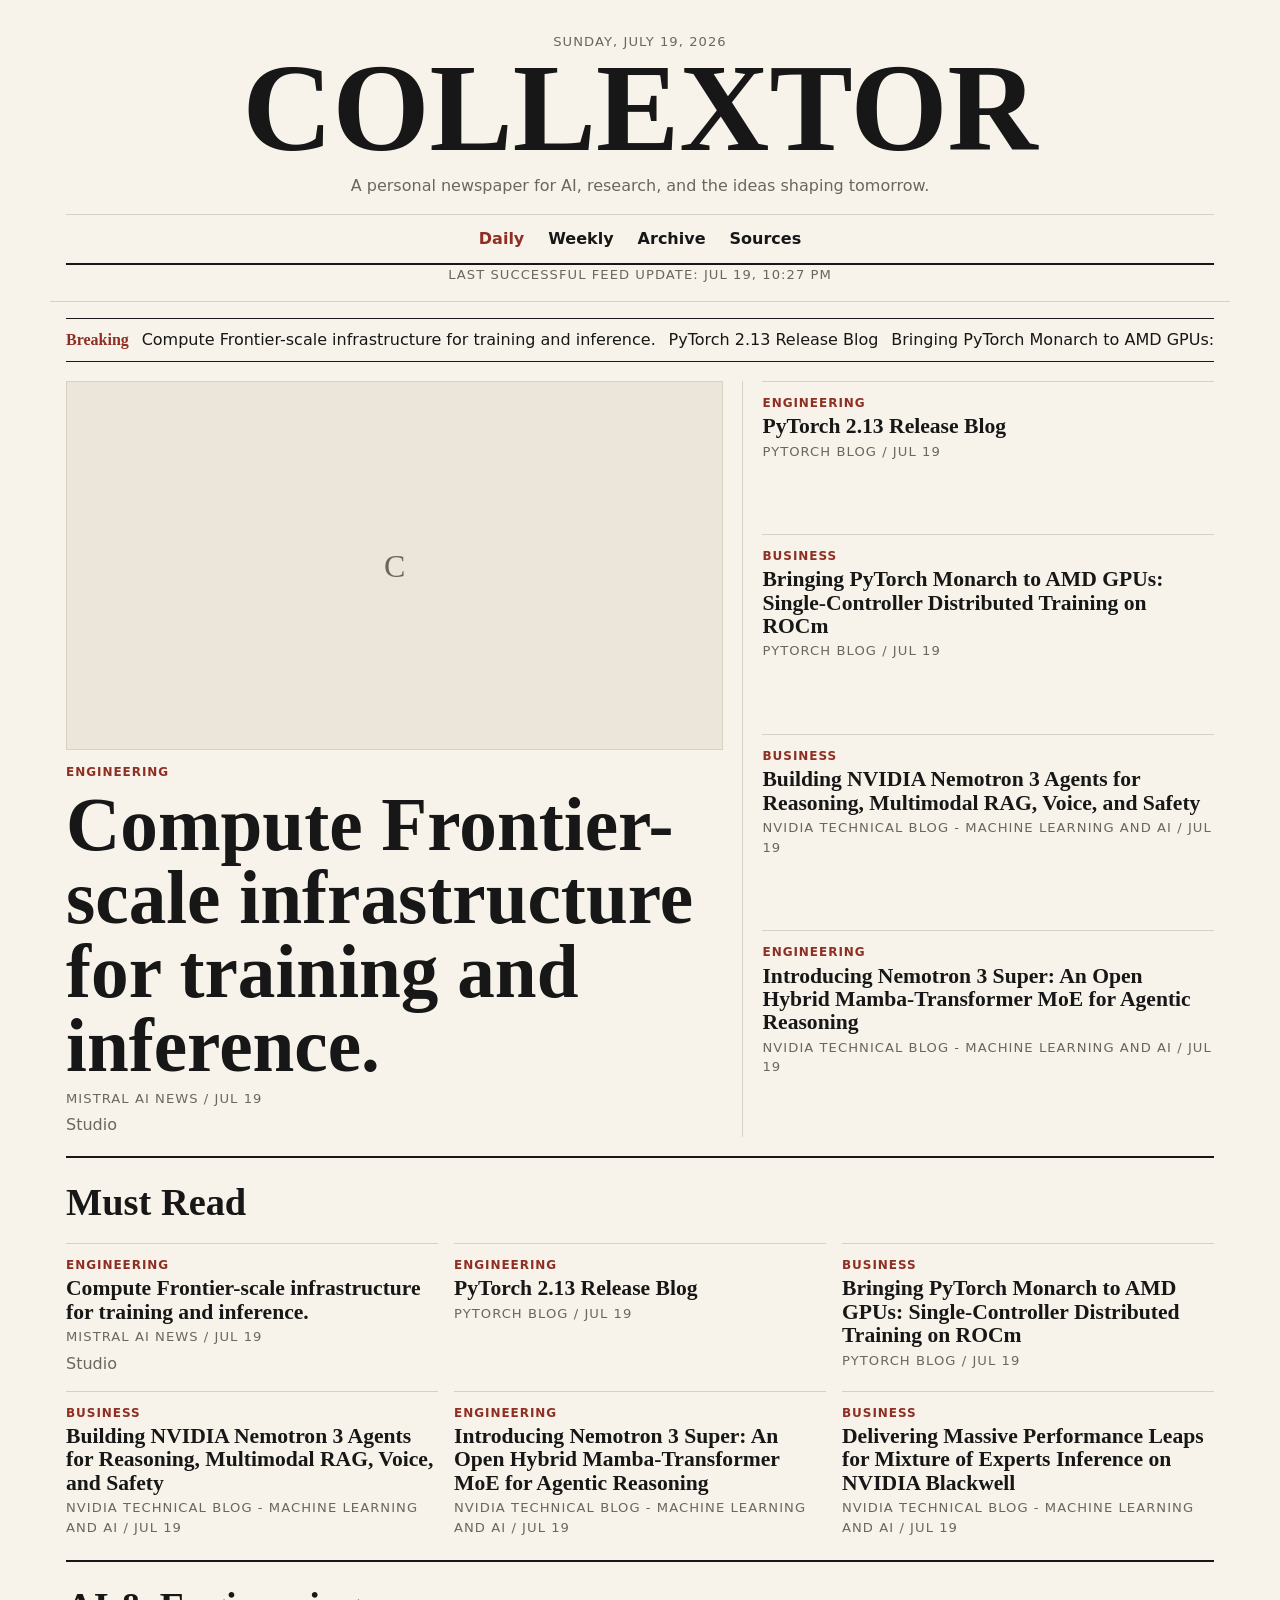
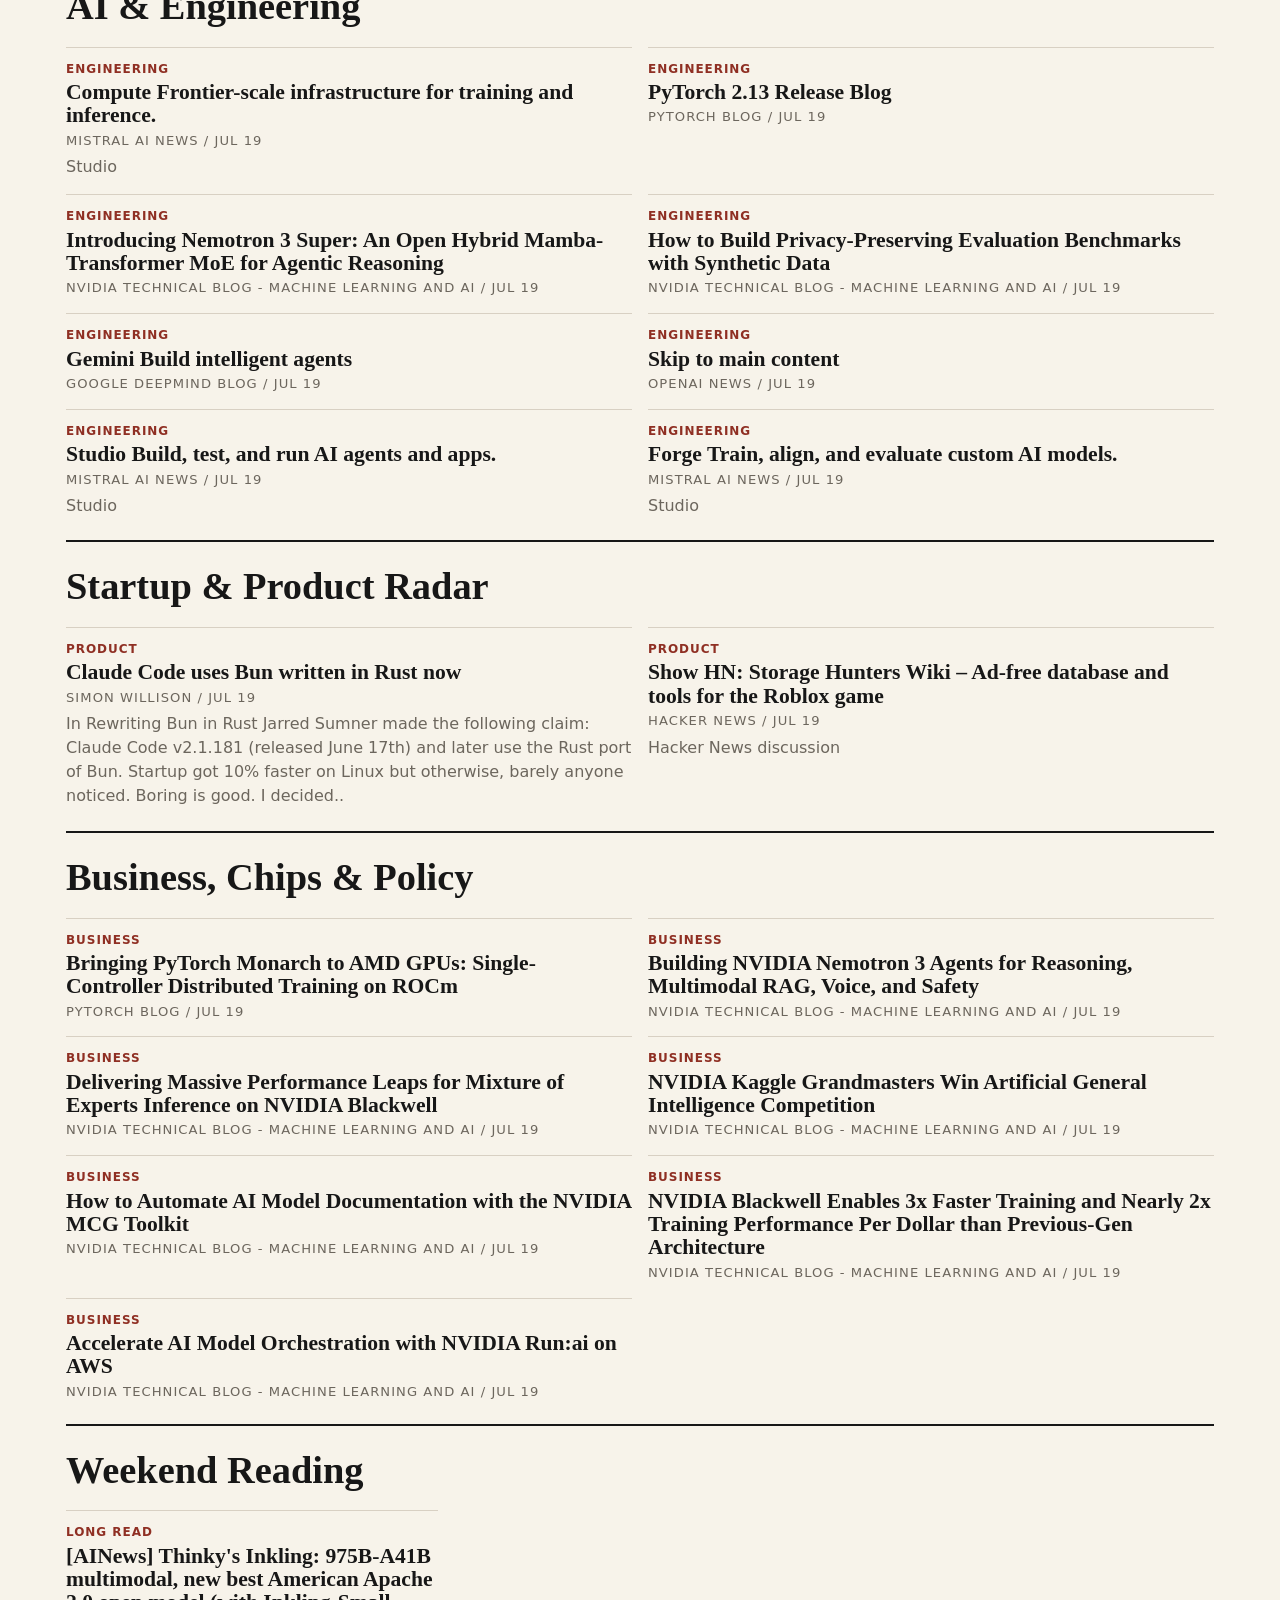
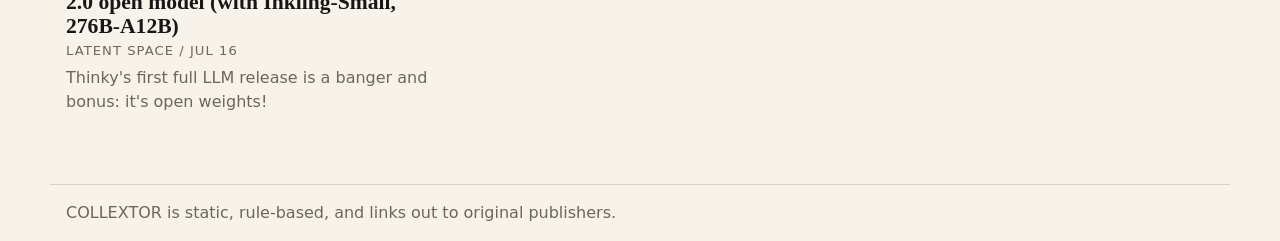
==== index.html @ 840416b8 "build COLLEXTOR static newspaper" ====
<!doctype html>
<html lang="en">
<head>
  <meta charset="utf-8">
  <meta name="viewport" content="width=device-width, initial-scale=1">
  <meta name="color-scheme" content="light dark">
  <title>COLLEXTOR</title>
  <link rel="icon" href="assets/favicon.svg" type="image/svg+xml">
  <link rel="stylesheet" href="assets/styles.css">
</head>
<body>
  <a class="skip-link" href="#main">Skip to content</a>
  <header class="masthead">
    <div class="date-line" id="today">Asia/Bangkok</div>
    <a class="brand" href="index.html">COLLEXTOR</a>
    <p>A personal newspaper for AI, research, and the ideas shaping tomorrow.</p>
    <nav aria-label="Primary">
      <a aria-current="page" href="index.html">Daily</a>
      <a href="weekly.html">Weekly</a>
      <a href="archive.html">Archive</a>
      <a href="sources.html">Sources</a>
    </nav>
    <div class="update-line" id="update-line">Loading latest edition...</div>
  </header>
  <main id="main">
    <section id="failure" class="notice" hidden></section>
    <section id="breaking" class="breaking" hidden aria-label="Breaking"></section>
    <section class="front-grid" id="front-page" aria-label="Top stories">
      <div class="loading">Setting the front page...</div>
    </section>
    <section data-section="must-read" class="section-block">
      <h2>Must Read</h2>
      <div class="story-list" id="must-read"></div>
    </section>
    <section data-section="ai-engineering" class="section-block">
      <h2>AI &amp; Engineering</h2>
      <div class="story-list compact" id="ai-engineering"></div>
    </section>
    <section data-section="research" class="section-block split">
      <div>
        <h2>Medical AI &amp; Neuroimaging</h2>
        <div class="research-list" id="medical-neuroimaging"></div>
      </div>
      <div>
        <h2>Multimodal &amp; Foundation Models</h2>
        <div class="research-list" id="multimodal-foundation"></div>
      </div>
    </section>
    <section data-section="startup-product" class="section-block">
      <h2>Startup &amp; Product Radar</h2>
      <div class="story-list compact" id="startup-product"></div>
    </section>
    <section data-section="business-policy" class="section-block">
      <h2>Business, Chips &amp; Policy</h2>
      <div class="story-list compact" id="business-policy"></div>
    </section>
    <section data-section="weekend" class="section-block">
      <h2>Weekend Reading</h2>
      <div class="story-list" id="weekend"></div>
    </section>
  </main>
  <footer>
    <span>COLLEXTOR is static, rule-based, and links out to original publishers.</span>
  </footer>
  <script src="assets/app.js" defer></script>
</body>
</html>
---- assets/styles.css ----
:root {
  color-scheme: light dark;
  --bg: #f7f3ea;
  --paper: #fffdf8;
  --ink: #171717;
  --muted: #6c665d;
  --rule: #d8d0c3;
  --accent: #8f2f23;
  --soft: #ece5d9;
  --focus: #2457a6;
  --serif: Georgia, "Times New Roman", serif;
  --sans: ui-sans-serif, system-ui, -apple-system, BlinkMacSystemFont, "Segoe UI", sans-serif;
}

@media (prefers-color-scheme: dark) {
  :root {
    --bg: #11100f;
    --paper: #171614;
    --ink: #f2eee6;
    --muted: #aaa197;
    --rule: #39342f;
    --accent: #d07a68;
    --soft: #211f1c;
    --focus: #8ab4f8;
  }
}

* { box-sizing: border-box; }
body {
  margin: 0;
  background: var(--bg);
  color: var(--ink);
  font-family: var(--sans);
  line-height: 1.5;
}
a { color: inherit; }
a:focus-visible, button:focus-visible { outline: 3px solid var(--focus); outline-offset: 3px; }
.skip-link { position: absolute; left: -999px; top: 1rem; background: var(--ink); color: var(--bg); padding: .65rem .9rem; z-index: 5; }
.skip-link:focus { left: 1rem; }

.masthead {
  max-width: 1180px;
  margin: 0 auto;
  padding: 2rem 1rem 1rem;
  text-align: center;
  border-bottom: 1px solid var(--rule);
}
.compact-head { padding-top: 1rem; }
.brand {
  display: block;
  font-family: var(--serif);
  font-size: clamp(3rem, 12vw, 7.8rem);
  line-height: .9;
  letter-spacing: 0;
  text-decoration: none;
  font-weight: 700;
}
.compact-head .brand { font-size: clamp(2.3rem, 8vw, 5.4rem); }
.masthead p { margin: .65rem auto 1rem; max-width: 740px; color: var(--muted); }
.date-line, .update-line, .eyebrow, .meta {
  color: var(--muted);
  font-size: .82rem;
  text-transform: uppercase;
  letter-spacing: .08em;
}
nav {
  display: flex;
  flex-wrap: wrap;
  justify-content: center;
  gap: .25rem .8rem;
  border-top: 1px solid var(--rule);
  border-bottom: 2px solid var(--ink);
  padding: .55rem 0;
}
nav a { text-decoration: none; font-weight: 700; padding: .2rem .35rem; }
nav a[aria-current="page"] { color: var(--accent); }

main, footer {
  max-width: 1180px;
  margin: 0 auto;
  padding: 1rem;
}
footer { color: var(--muted); border-top: 1px solid var(--rule); margin-top: 2rem; }
.notice, .loading {
  background: var(--soft);
  border: 1px solid var(--rule);
  padding: 1rem;
}
.breaking {
  border-top: 1px solid var(--ink);
  border-bottom: 1px solid var(--ink);
  padding: .55rem 0;
  display: flex;
  gap: .8rem;
  align-items: baseline;
  overflow-x: auto;
}
.breaking strong { color: var(--accent); font-family: var(--serif); }
.breaking a { white-space: nowrap; text-decoration: none; }

.front-grid {
  display: grid;
  grid-template-columns: minmax(0, 1.35fr) minmax(280px, .9fr);
  gap: 1.2rem;
  padding: 1.2rem 0;
}
.lead-story { border-right: 1px solid var(--rule); padding-right: 1.2rem; }
.lead-story h1, .weekly-head h1 {
  font-family: var(--serif);
  font-size: clamp(2.2rem, 6vw, 4.7rem);
  line-height: .98;
  margin: .4rem 0;
}
.lead-story p, .story p, .research-card p { color: var(--muted); margin: .3rem 0 0; }
.image-frame, .placeholder {
  width: 100%;
  aspect-ratio: 16 / 9;
  background: var(--soft);
  border: 1px solid var(--rule);
  margin-bottom: .8rem;
  display: grid;
  place-items: center;
  overflow: hidden;
}
.image-frame img { width: 100%; height: 100%; object-fit: cover; display: block; }
.placeholder { font-family: var(--serif); font-size: 2rem; color: var(--muted); }
.secondary-list { display: grid; gap: .8rem; }
.story {
  border-top: 1px solid var(--rule);
  padding-top: .75rem;
}
.story a, .lead-story a, .research-card a, .archive-card a { text-decoration: none; }
.story h3, .research-card h3, .archive-card h2 {
  margin: .2rem 0;
  font-family: var(--serif);
  line-height: 1.08;
  font-size: 1.35rem;
}
.section-block {
  border-top: 2px solid var(--ink);
  padding: 1rem 0 1.4rem;
}
.section-block[hidden] { display: none; }
.section-block h2 {
  font-family: var(--serif);
  font-size: clamp(1.6rem, 4vw, 2.4rem);
  margin: 0 0 .7rem;
}
.story-list {
  display: grid;
  grid-template-columns: repeat(3, minmax(0, 1fr));
  gap: .95rem 1rem;
}
.story-list.compact {
  grid-template-columns: repeat(2, minmax(0, 1fr));
}
.split {
  display: grid;
  grid-template-columns: 1fr 1fr;
  gap: 1.2rem;
}
.research-list { display: grid; gap: .8rem; }
.research-card {
  border-top: 1px solid var(--rule);
  padding-top: .7rem;
}
.tag {
  color: var(--accent);
  font-size: .75rem;
  font-weight: 800;
  text-transform: uppercase;
  letter-spacing: .08em;
}
.weekly-head { border-bottom: 2px solid var(--ink); padding: 1rem 0; }
.weekly-content { display: grid; gap: 1.2rem; }
.weekly-section { border-top: 1px solid var(--rule); padding-top: .8rem; }
.archive-list { display: grid; gap: .8rem; }
.archive-card {
  border-top: 1px solid var(--rule);
  padding-top: .8rem;
}
.source-note { max-width: 760px; }
.source-note h1 { font-family: var(--serif); font-size: clamp(2rem, 6vw, 4rem); margin-bottom: .2rem; }
.table-wrap { overflow-x: auto; border-top: 2px solid var(--ink); }
table { width: 100%; border-collapse: collapse; min-width: 760px; }
caption { text-align: left; padding: .8rem 0; font-weight: 700; }
th, td { text-align: left; border-top: 1px solid var(--rule); padding: .7rem .55rem; vertical-align: top; }
th { font-size: .78rem; text-transform: uppercase; letter-spacing: .06em; color: var(--muted); }
.status-ok { color: #1f6f46; }
.status-fail { color: var(--accent); }

@media (max-width: 780px) {
  .front-grid, .split, .story-list, .story-list.compact { grid-template-columns: 1fr; }
  .lead-story { border-right: 0; padding-right: 0; }
  .brand { font-size: clamp(2.8rem, 17vw, 5rem); }
  main, footer, .masthead { padding-left: .85rem; padding-right: .85rem; }
  .story h3, .research-card h3 { font-size: 1.2rem; }
}
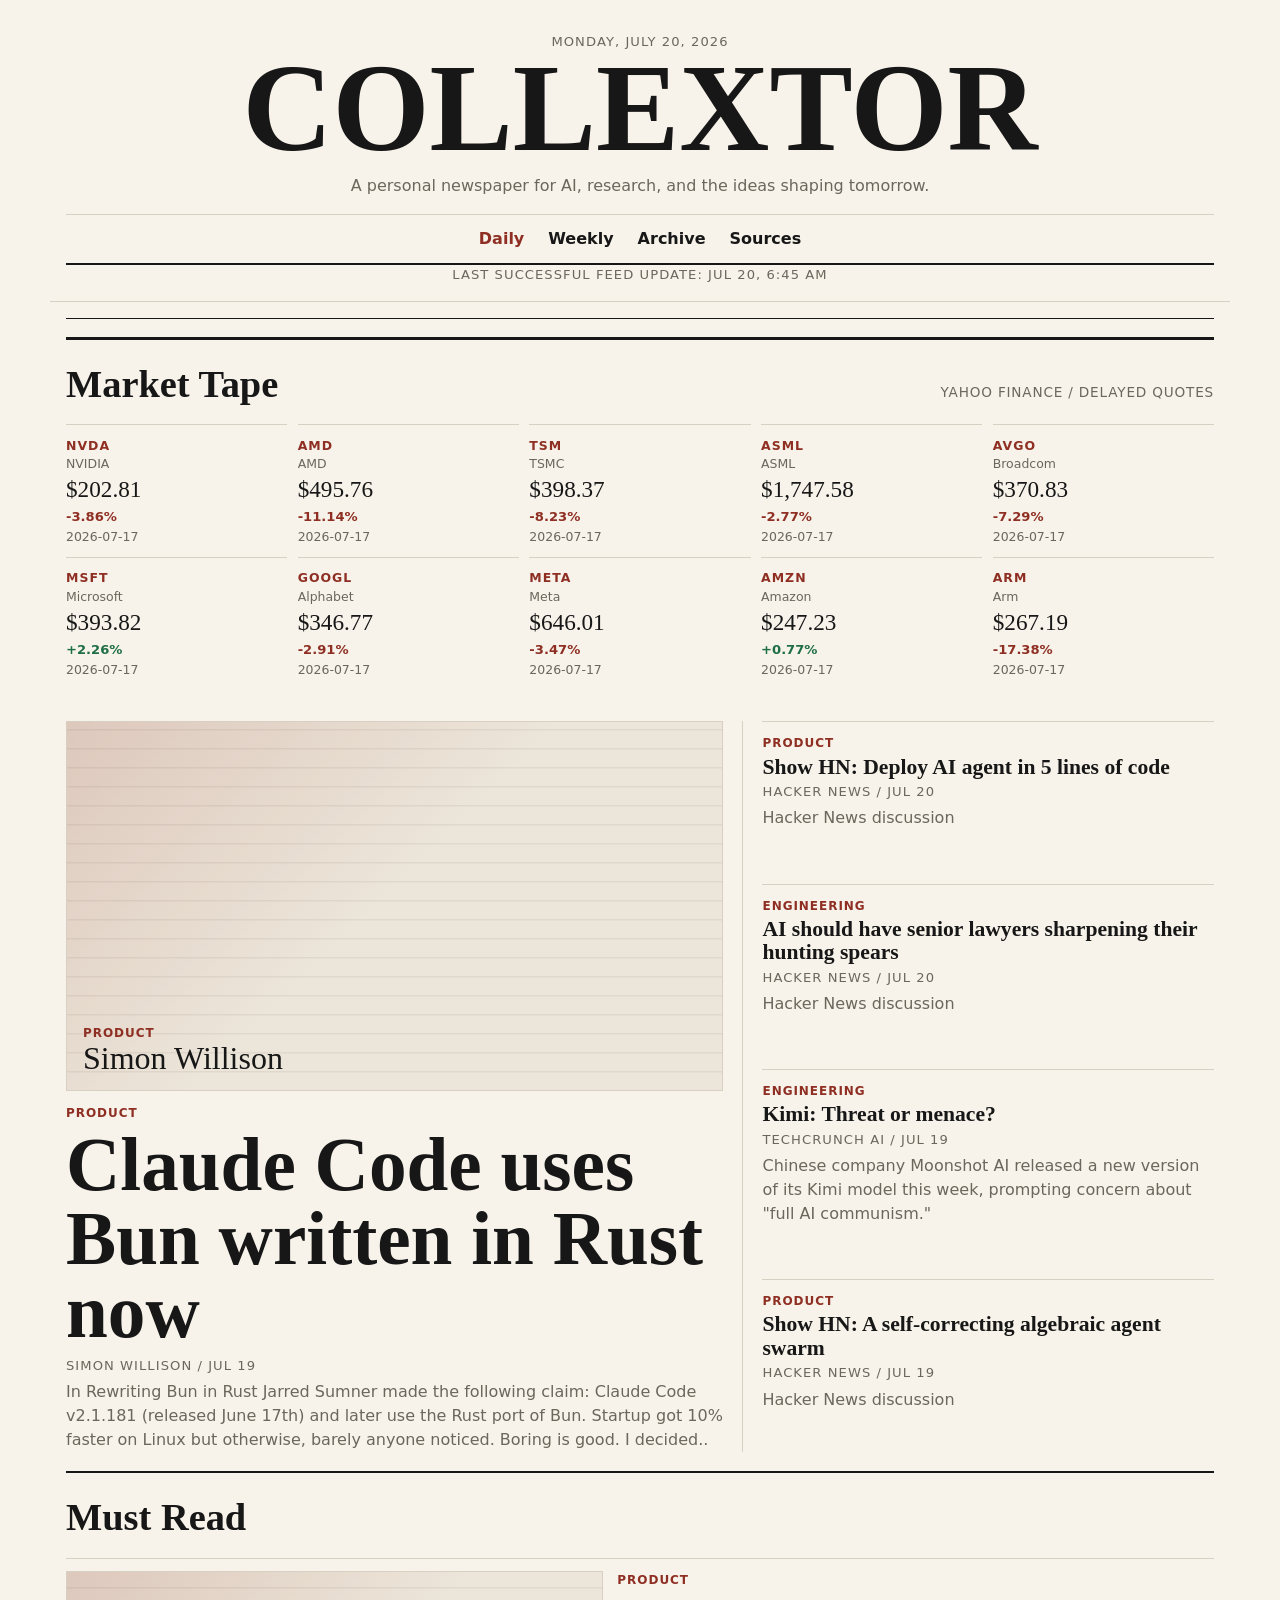
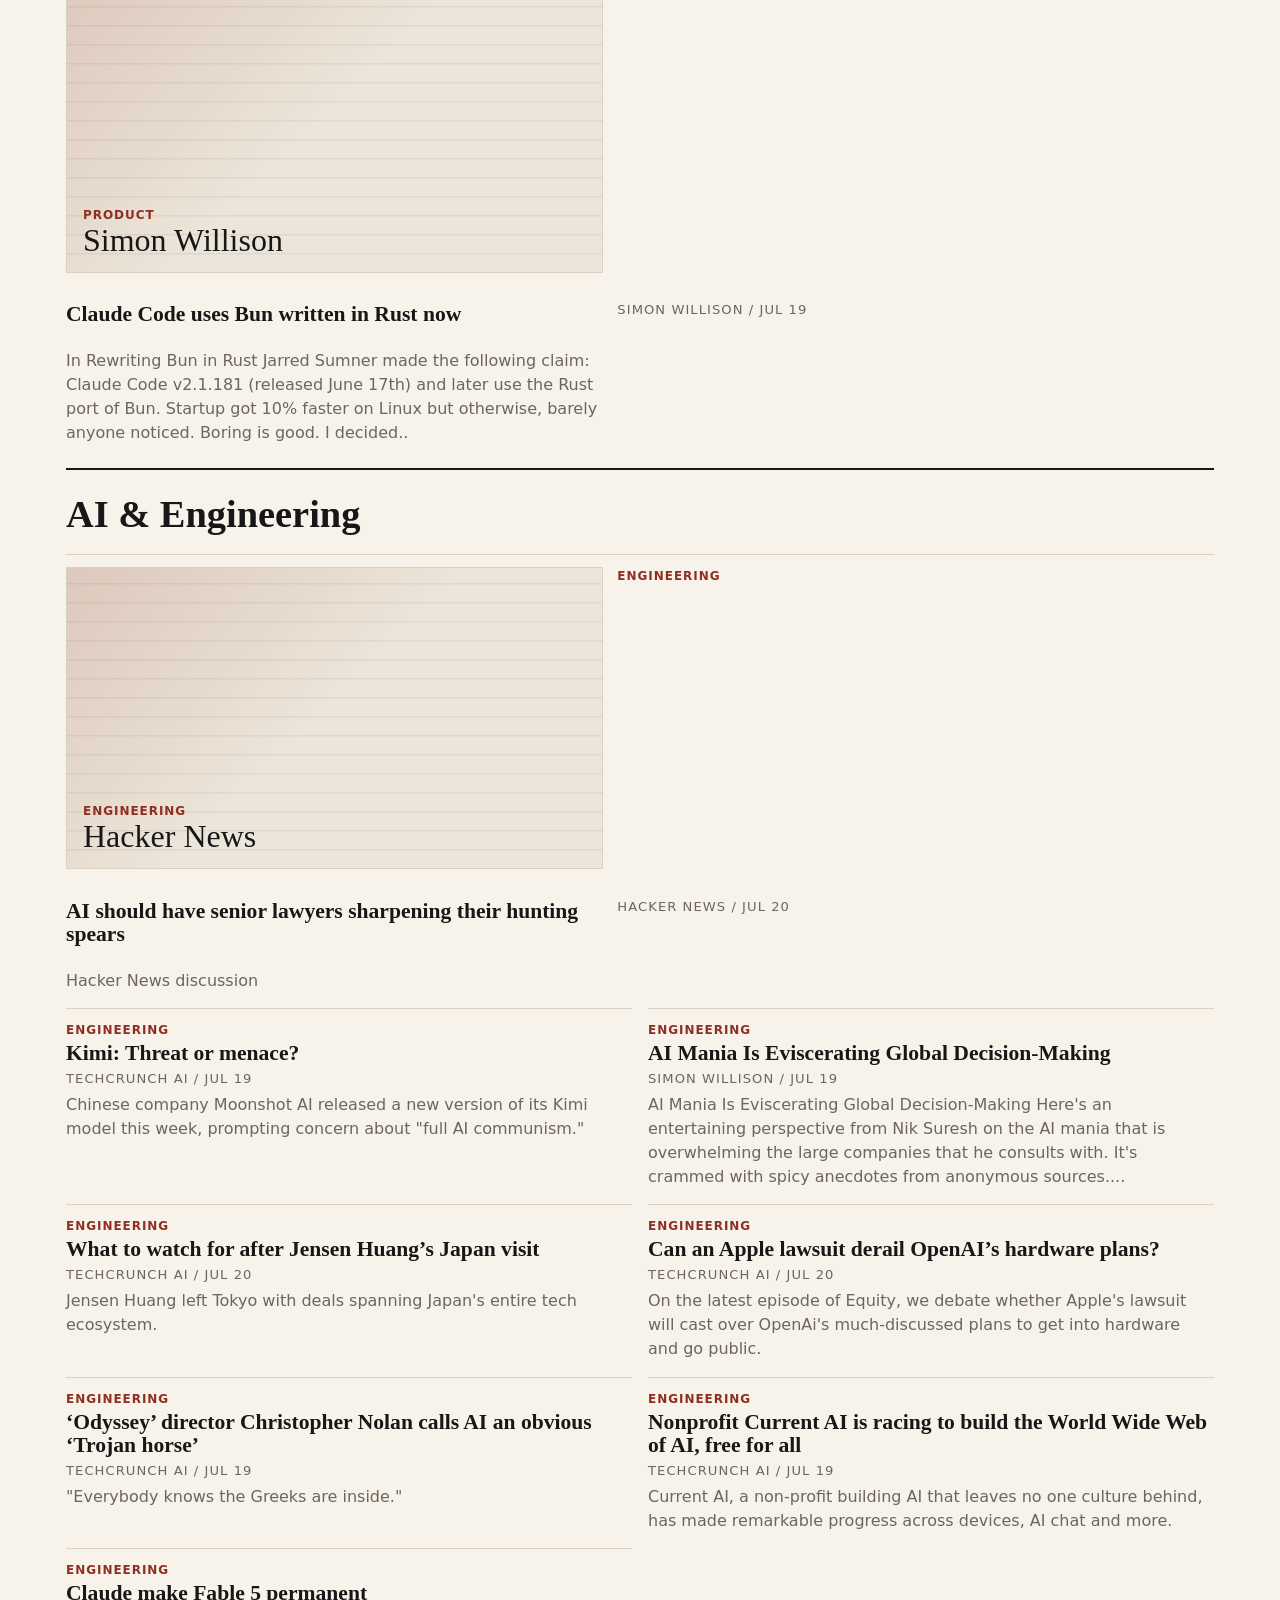
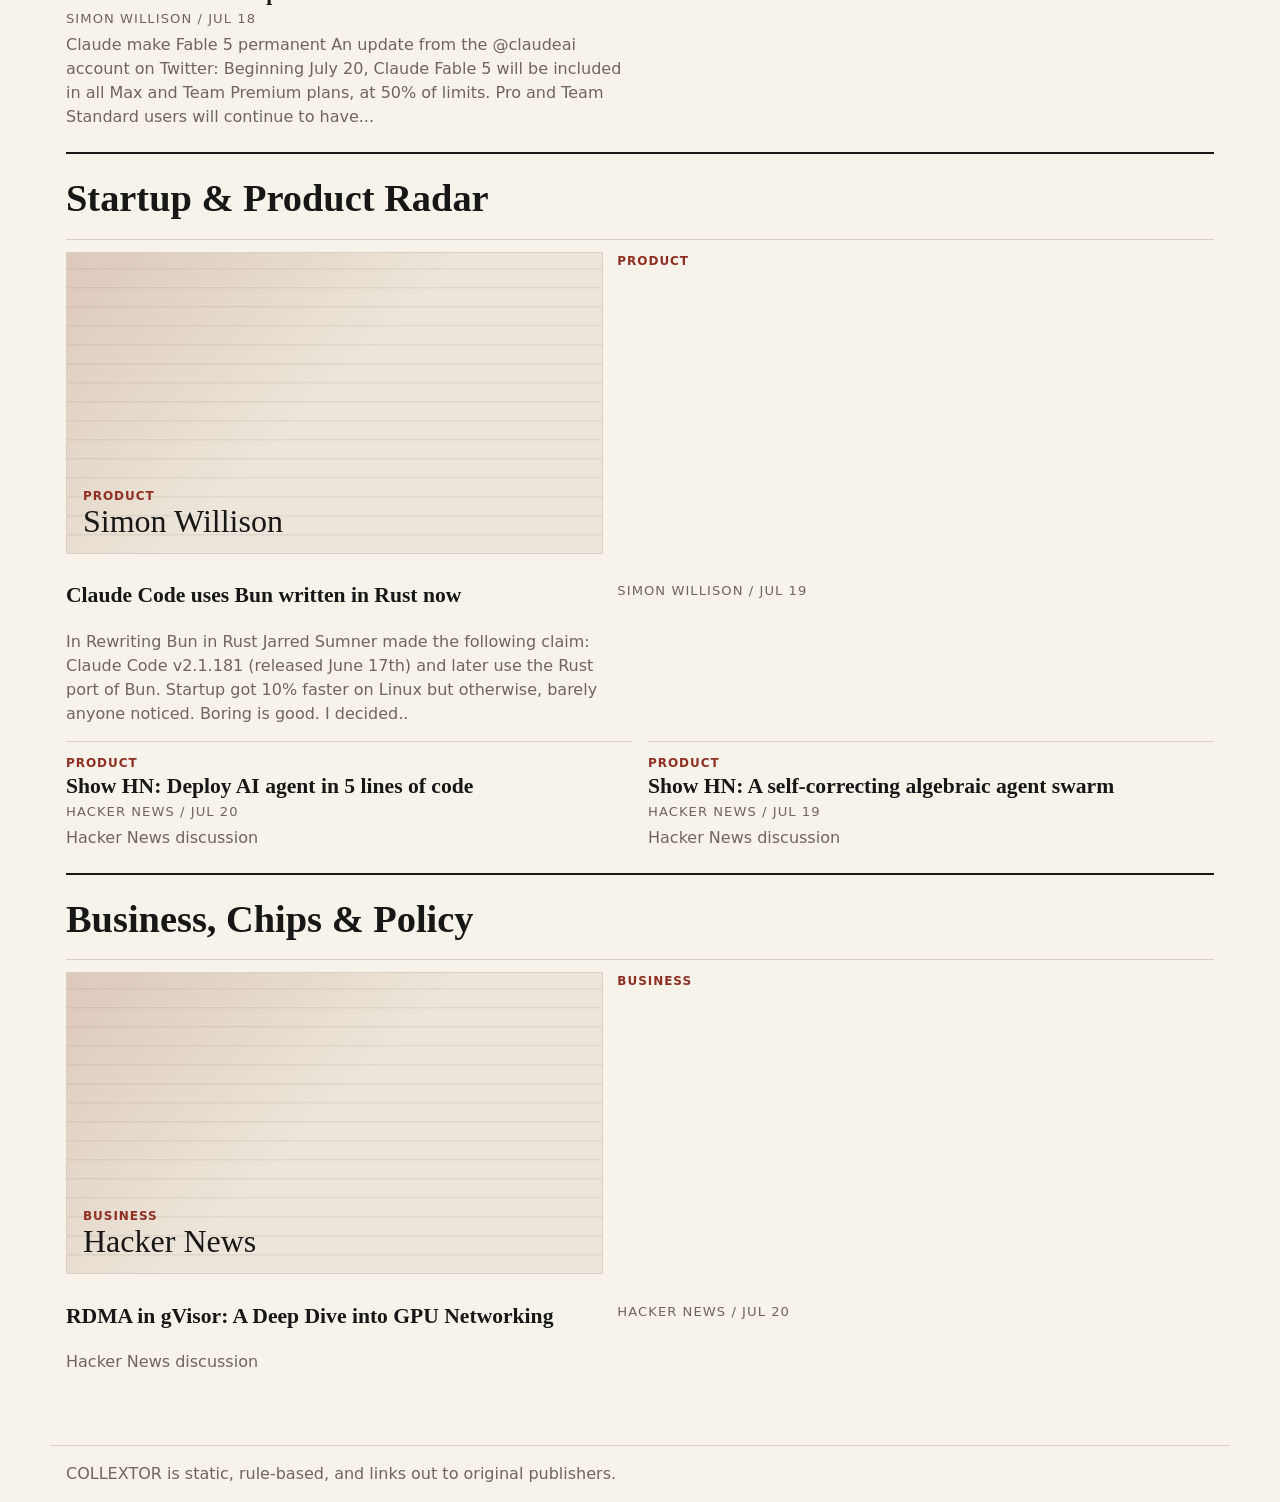
==== commit 37a784c9: "add featured section media and market tape" ====
--- a/index.html
+++ b/index.html
@@ -25,6 +25,13 @@
   <main id="main">
     <section id="failure" class="notice" hidden></section>
     <section id="breaking" class="breaking" hidden aria-label="Breaking"></section>
+    <section data-section="stocks" class="section-block market-block">
+      <div class="section-heading">
+        <h2>Market Tape</h2>
+        <p id="stocks-meta">Delayed quotes from public market data.</p>
+      </div>
+      <div class="stock-strip" id="stock-strip"></div>
+    </section>
     <section class="front-grid" id="front-page" aria-label="Top stories">
       <div class="loading">Setting the front page...</div>
     </section>
--- a/assets/styles.css
+++ b/assets/styles.css
@@ -112,6 +112,15 @@
   margin: .4rem 0;
 }
 .lead-story p, .story p, .research-card p { color: var(--muted); margin: .3rem 0 0; }
+.media-link {
+  display: block;
+  text-decoration: none;
+}
+.media-link:focus-visible .image-frame,
+.media-link:focus-visible .placeholder {
+  outline: 3px solid var(--focus);
+  outline-offset: 3px;
+}
 .image-frame, .placeholder {
   width: 100%;
   aspect-ratio: 16 / 9;
@@ -124,11 +133,45 @@
 }
 .image-frame img { width: 100%; height: 100%; object-fit: cover; display: block; }
 .placeholder { font-family: var(--serif); font-size: 2rem; color: var(--muted); }
+.placeholder {
+  align-content: end;
+  justify-items: start;
+  padding: 1rem;
+  background:
+    linear-gradient(135deg, color-mix(in srgb, var(--accent) 16%, transparent), transparent 48%),
+    repeating-linear-gradient(0deg, transparent 0 17px, color-mix(in srgb, var(--rule) 62%, transparent) 18px 19px),
+    var(--soft);
+}
+.placeholder-kicker {
+  display: block;
+  color: var(--accent);
+  font-family: var(--sans);
+  font-size: .75rem;
+  font-weight: 800;
+  text-transform: uppercase;
+  letter-spacing: .08em;
+}
+.placeholder-source {
+  display: block;
+  max-width: 100%;
+  color: var(--ink);
+  font-size: clamp(1.15rem, 4vw, 2rem);
+  line-height: 1;
+}
 .secondary-list { display: grid; gap: .8rem; }
 .story {
   border-top: 1px solid var(--rule);
   padding-top: .75rem;
 }
+.featured-story {
+  display: grid;
+  grid-template-columns: minmax(220px, .9fr) minmax(0, 1fr);
+  gap: .9rem;
+  align-items: start;
+  grid-column: 1 / -1;
+}
+.featured-story .media-link { min-width: 0; }
+.featured-story h3 { font-size: clamp(1.55rem, 3vw, 2.2rem); }
 .story a, .lead-story a, .research-card a, .archive-card a { text-decoration: none; }
 .story h3, .research-card h3, .archive-card h2 {
   margin: .2rem 0;
@@ -154,6 +197,60 @@
 .story-list.compact {
   grid-template-columns: repeat(2, minmax(0, 1fr));
 }
+.section-heading {
+  display: flex;
+  justify-content: space-between;
+  gap: 1rem;
+  align-items: baseline;
+}
+.section-heading p {
+  color: var(--muted);
+  margin: 0;
+  font-size: .85rem;
+  text-transform: uppercase;
+  letter-spacing: .06em;
+}
+.stock-strip {
+  display: grid;
+  grid-template-columns: repeat(5, minmax(0, 1fr));
+  gap: .65rem;
+}
+.stock-tile {
+  border-top: 1px solid var(--rule);
+  padding: .7rem 0 0;
+  text-decoration: none;
+  min-width: 0;
+}
+.stock-symbol {
+  display: block;
+  color: var(--accent);
+  font-size: .78rem;
+  font-weight: 800;
+  letter-spacing: .08em;
+}
+.stock-name,
+.stock-date {
+  display: block;
+  color: var(--muted);
+  font-size: .78rem;
+  white-space: nowrap;
+  overflow: hidden;
+  text-overflow: ellipsis;
+}
+.stock-price {
+  display: block;
+  font-family: var(--serif);
+  font-size: 1.45rem;
+  line-height: 1.05;
+  margin: .18rem 0;
+}
+.stock-change {
+  display: inline-block;
+  font-size: .82rem;
+  font-weight: 800;
+}
+.stock-change.up { color: #1f6f46; }
+.stock-change.down { color: var(--accent); }
 .split {
   display: grid;
   grid-template-columns: 1fr 1fr;
@@ -172,6 +269,7 @@
   letter-spacing: .08em;
 }
 .weekly-head { border-bottom: 2px solid var(--ink); padding: 1rem 0; }
+.archive-explainer { max-width: 680px; color: var(--muted); }
 .weekly-content { display: grid; gap: 1.2rem; }
 .weekly-section { border-top: 1px solid var(--rule); padding-top: .8rem; }
 .archive-list { display: grid; gap: .8rem; }
@@ -190,7 +288,8 @@
 .status-fail { color: var(--accent); }
 
 @media (max-width: 780px) {
-  .front-grid, .split, .story-list, .story-list.compact { grid-template-columns: 1fr; }
+  .front-grid, .split, .story-list, .story-list.compact, .featured-story { grid-template-columns: 1fr; }
+  .stock-strip { grid-template-columns: repeat(2, minmax(0, 1fr)); }
   .lead-story { border-right: 0; padding-right: 0; }
   .brand { font-size: clamp(2.8rem, 17vw, 5rem); }
   main, footer, .masthead { padding-left: .85rem; padding-right: .85rem; }
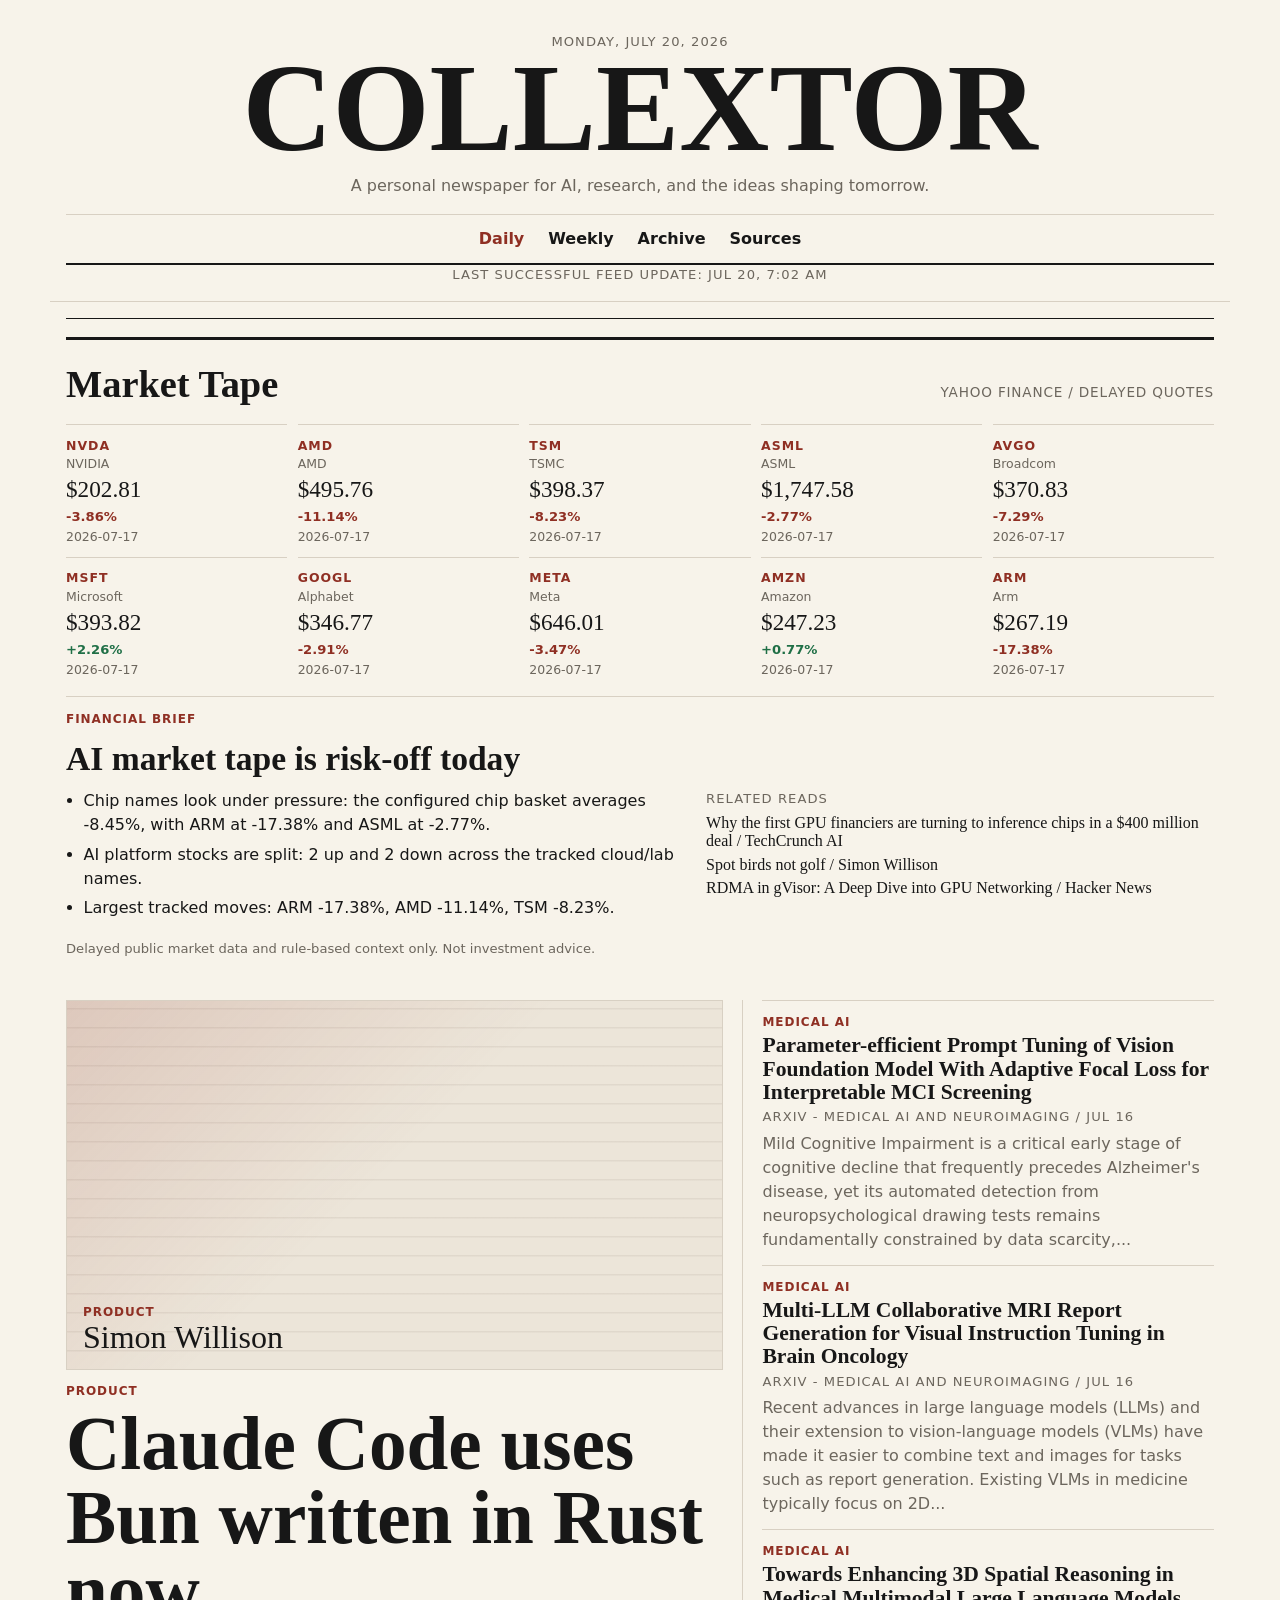
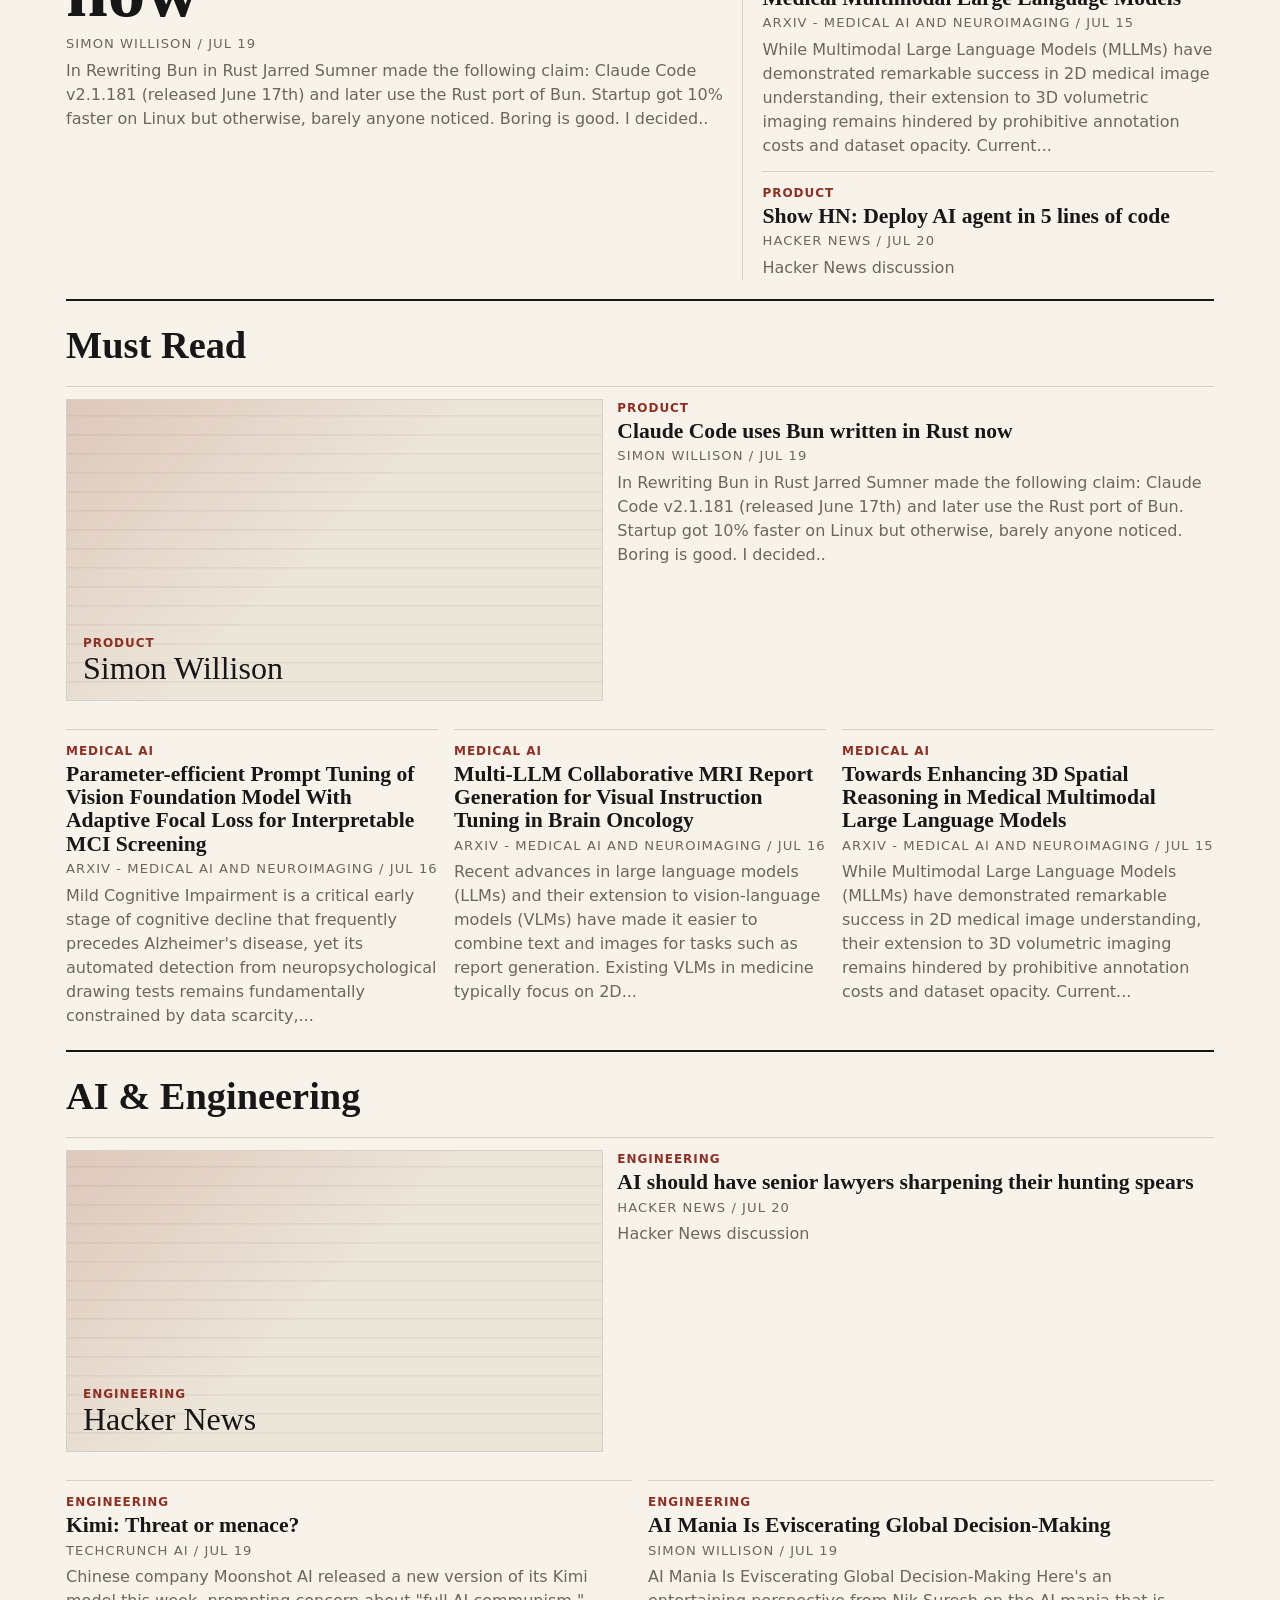
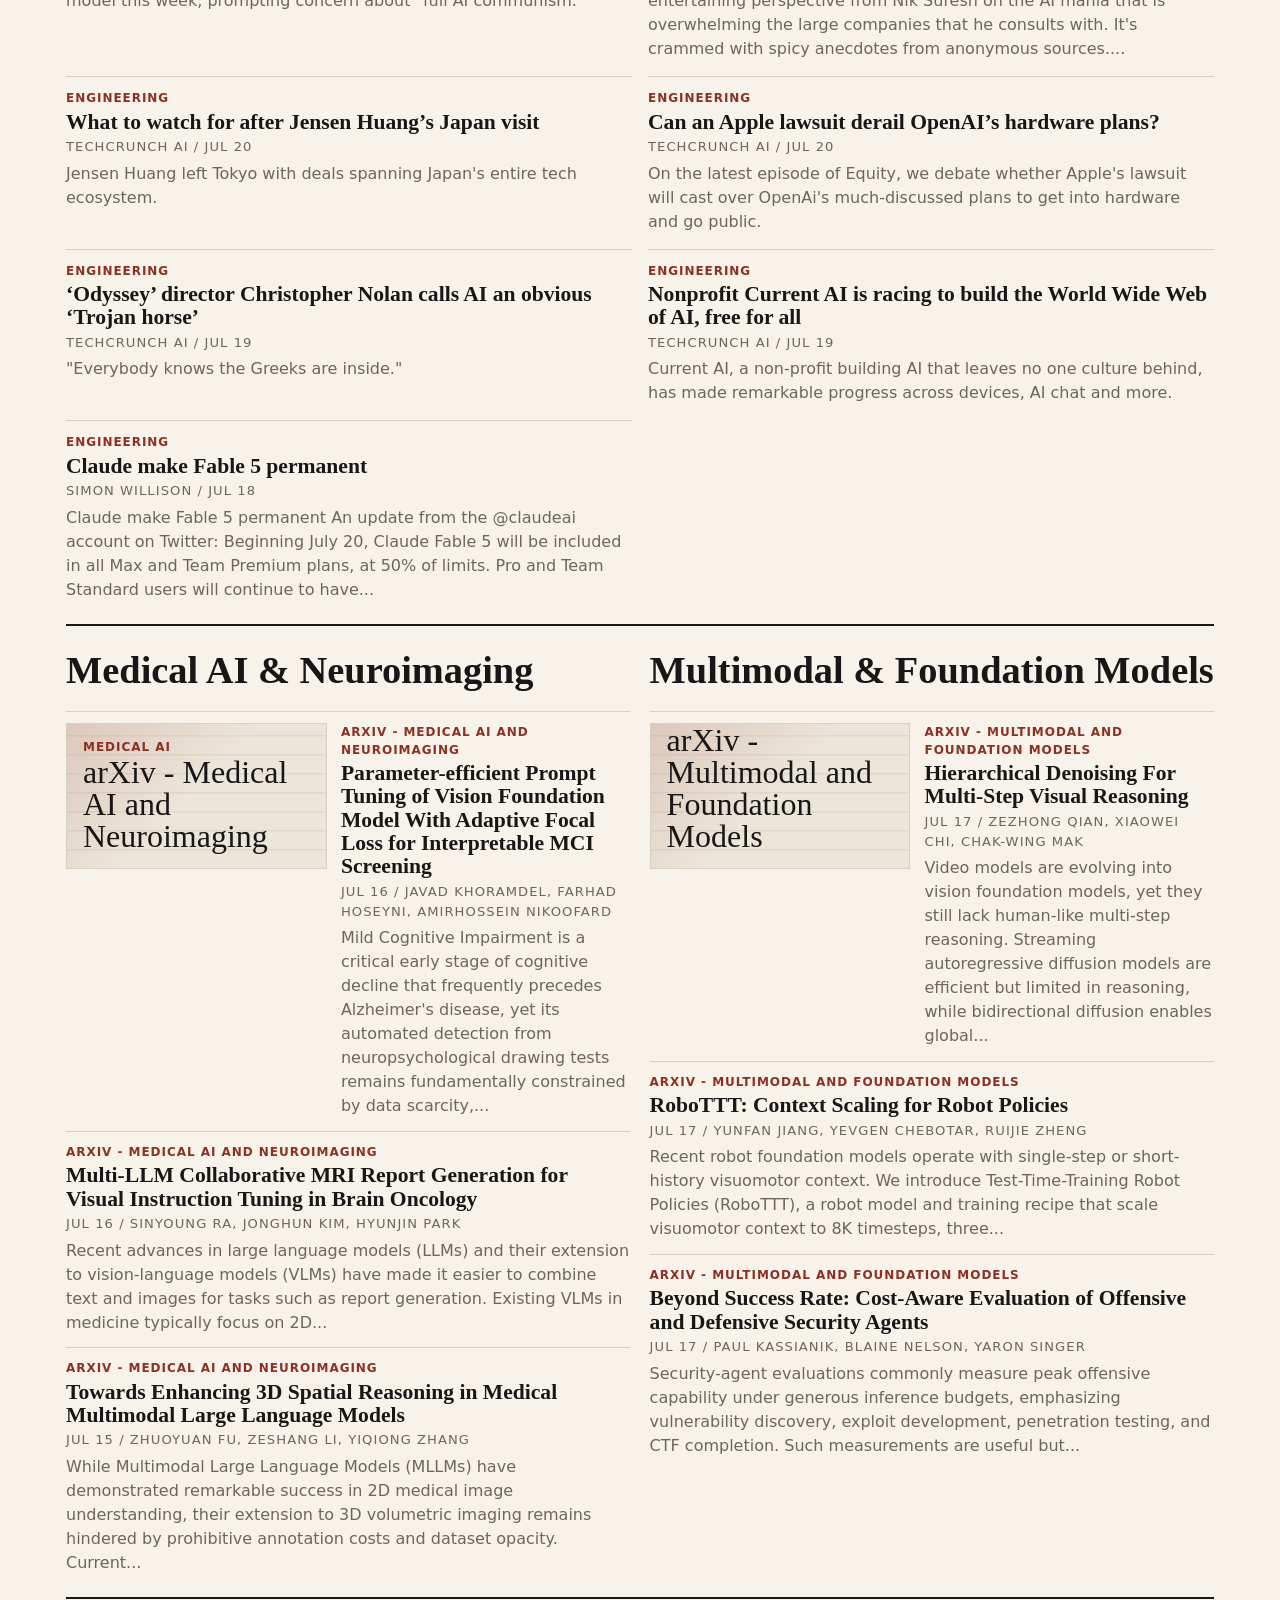
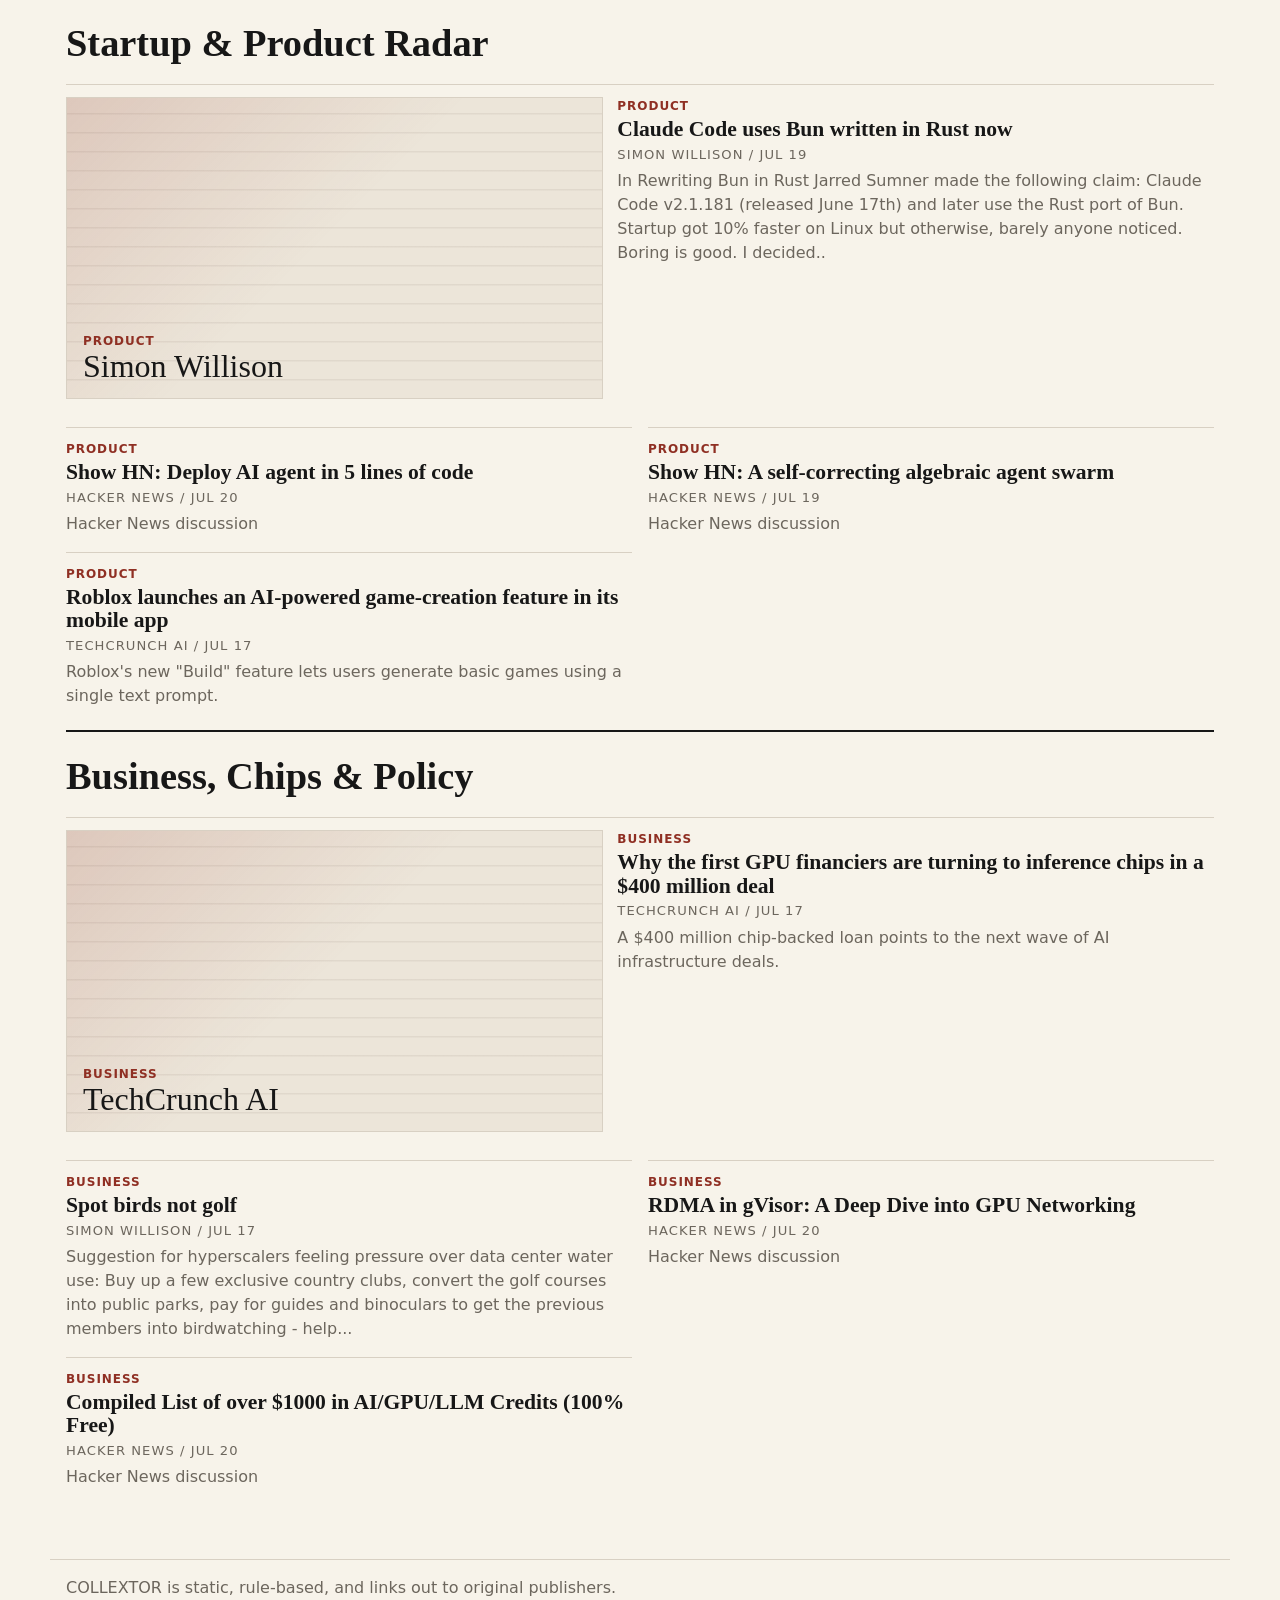
==== commit 49209307: "add rule-based market brief # Conflicts: #	data/archive-index.json #	data/current-week.json #	data/h" ====
--- a/index.html
+++ b/index.html
@@ -31,6 +31,7 @@
         <p id="stocks-meta">Delayed quotes from public market data.</p>
       </div>
       <div class="stock-strip" id="stock-strip"></div>
+      <div class="market-brief" id="market-brief"></div>
     </section>
     <section class="front-grid" id="front-page" aria-label="Top stories">
       <div class="loading">Setting the front page...</div>
--- a/assets/styles.css
+++ b/assets/styles.css
@@ -171,6 +171,7 @@
   grid-column: 1 / -1;
 }
 .featured-story .media-link { min-width: 0; }
+.story-body { min-width: 0; }
 .featured-story h3 { font-size: clamp(1.55rem, 3vw, 2.2rem); }
 .story a, .lead-story a, .research-card a, .archive-card a { text-decoration: none; }
 .story h3, .research-card h3, .archive-card h2 {
@@ -251,6 +252,45 @@
 }
 .stock-change.up { color: #1f6f46; }
 .stock-change.down { color: var(--accent); }
+.market-brief {
+  display: grid;
+  grid-template-columns: minmax(0, 1.1fr) minmax(260px, .9fr);
+  gap: .8rem 1.2rem;
+  border-top: 1px solid var(--rule);
+  margin-top: 1rem;
+  padding-top: .85rem;
+}
+.market-brief .tag,
+.market-brief h3,
+.market-disclaimer {
+  grid-column: 1 / -1;
+}
+.market-brief h3 {
+  font-family: var(--serif);
+  font-size: clamp(1.45rem, 3vw, 2.1rem);
+  line-height: 1.05;
+  margin: 0;
+}
+.market-brief ul {
+  margin: 0;
+  padding-left: 1.1rem;
+}
+.market-brief li { margin-bottom: .35rem; }
+.market-related {
+  display: grid;
+  gap: .35rem;
+  align-content: start;
+}
+.market-related a {
+  text-decoration: none;
+  font-family: var(--serif);
+  line-height: 1.12;
+}
+.market-disclaimer {
+  color: var(--muted);
+  font-size: .82rem;
+  margin: 0;
+}
 .split {
   display: grid;
   grid-template-columns: 1fr 1fr;
@@ -289,6 +329,7 @@
 
 @media (max-width: 780px) {
   .front-grid, .split, .story-list, .story-list.compact, .featured-story { grid-template-columns: 1fr; }
+  .market-brief { grid-template-columns: 1fr; }
   .stock-strip { grid-template-columns: repeat(2, minmax(0, 1fr)); }
   .lead-story { border-right: 0; padding-right: 0; }
   .brand { font-size: clamp(2.8rem, 17vw, 5rem); }
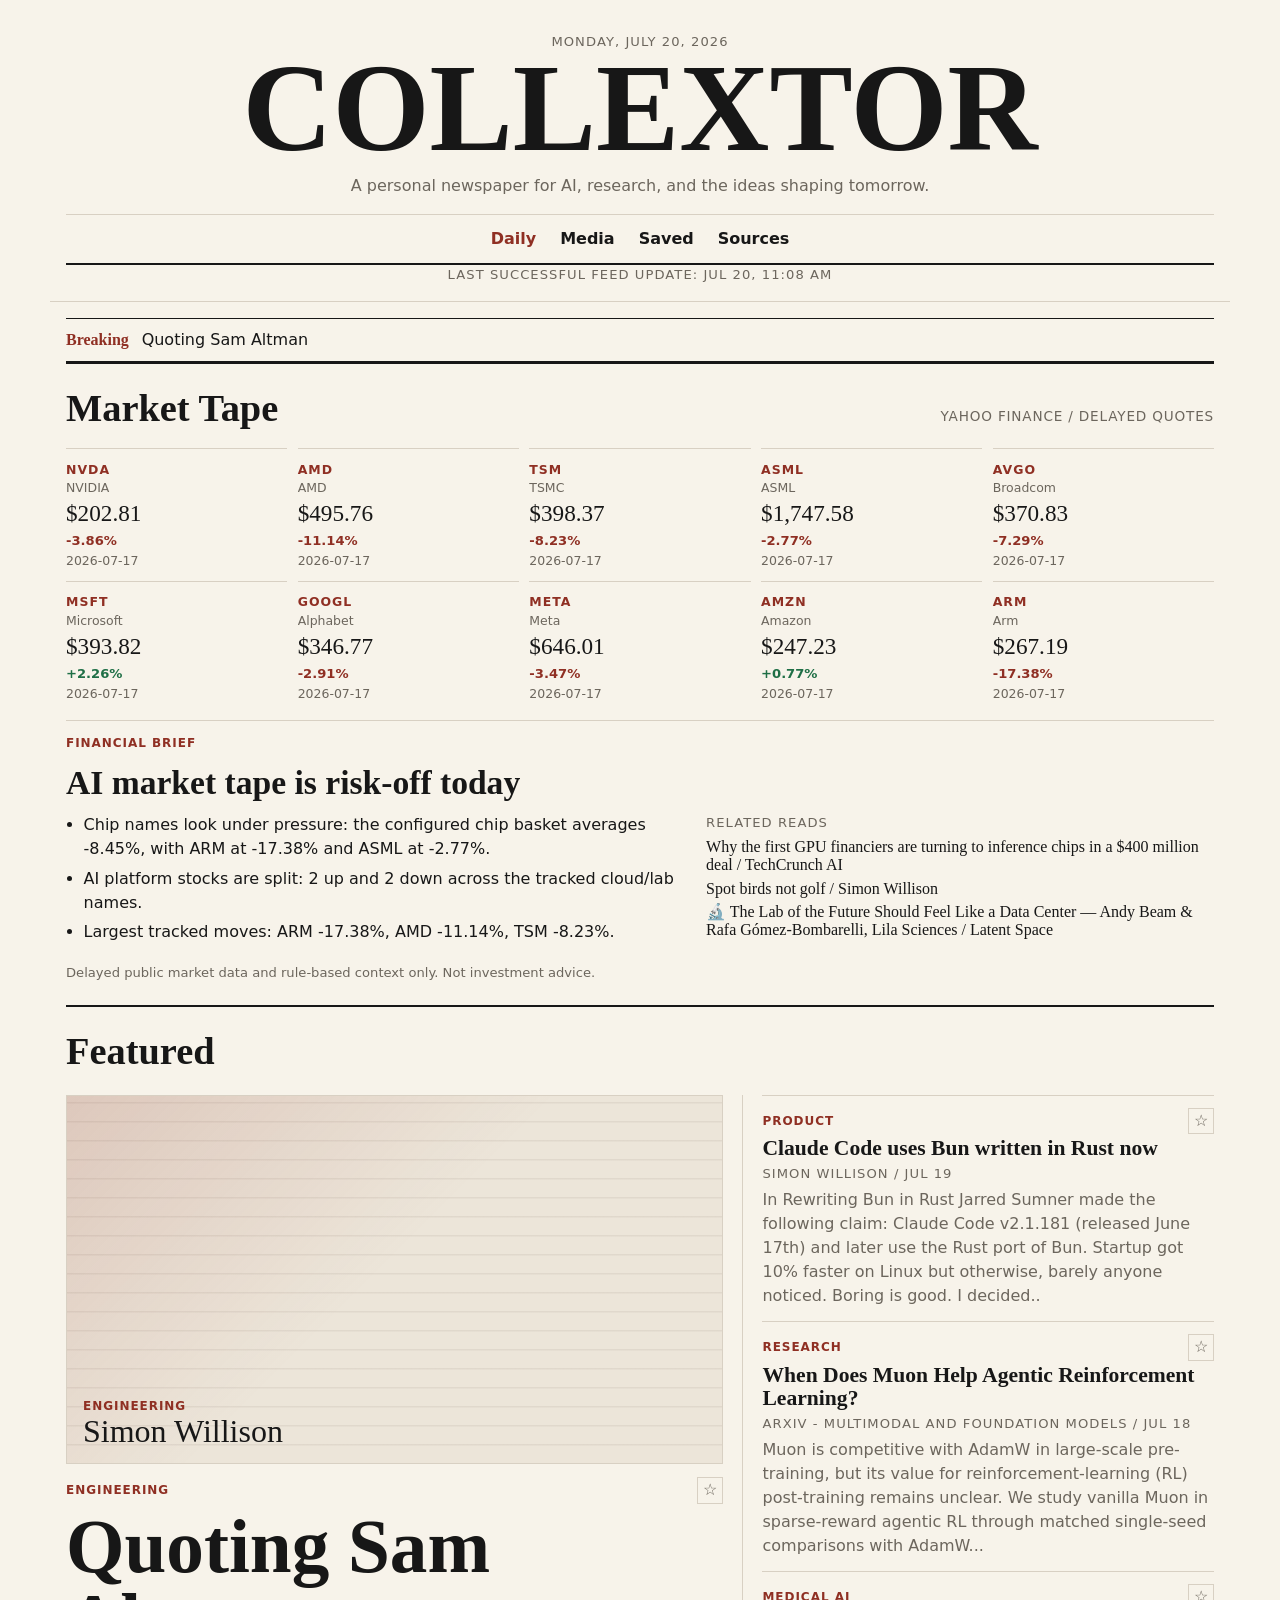
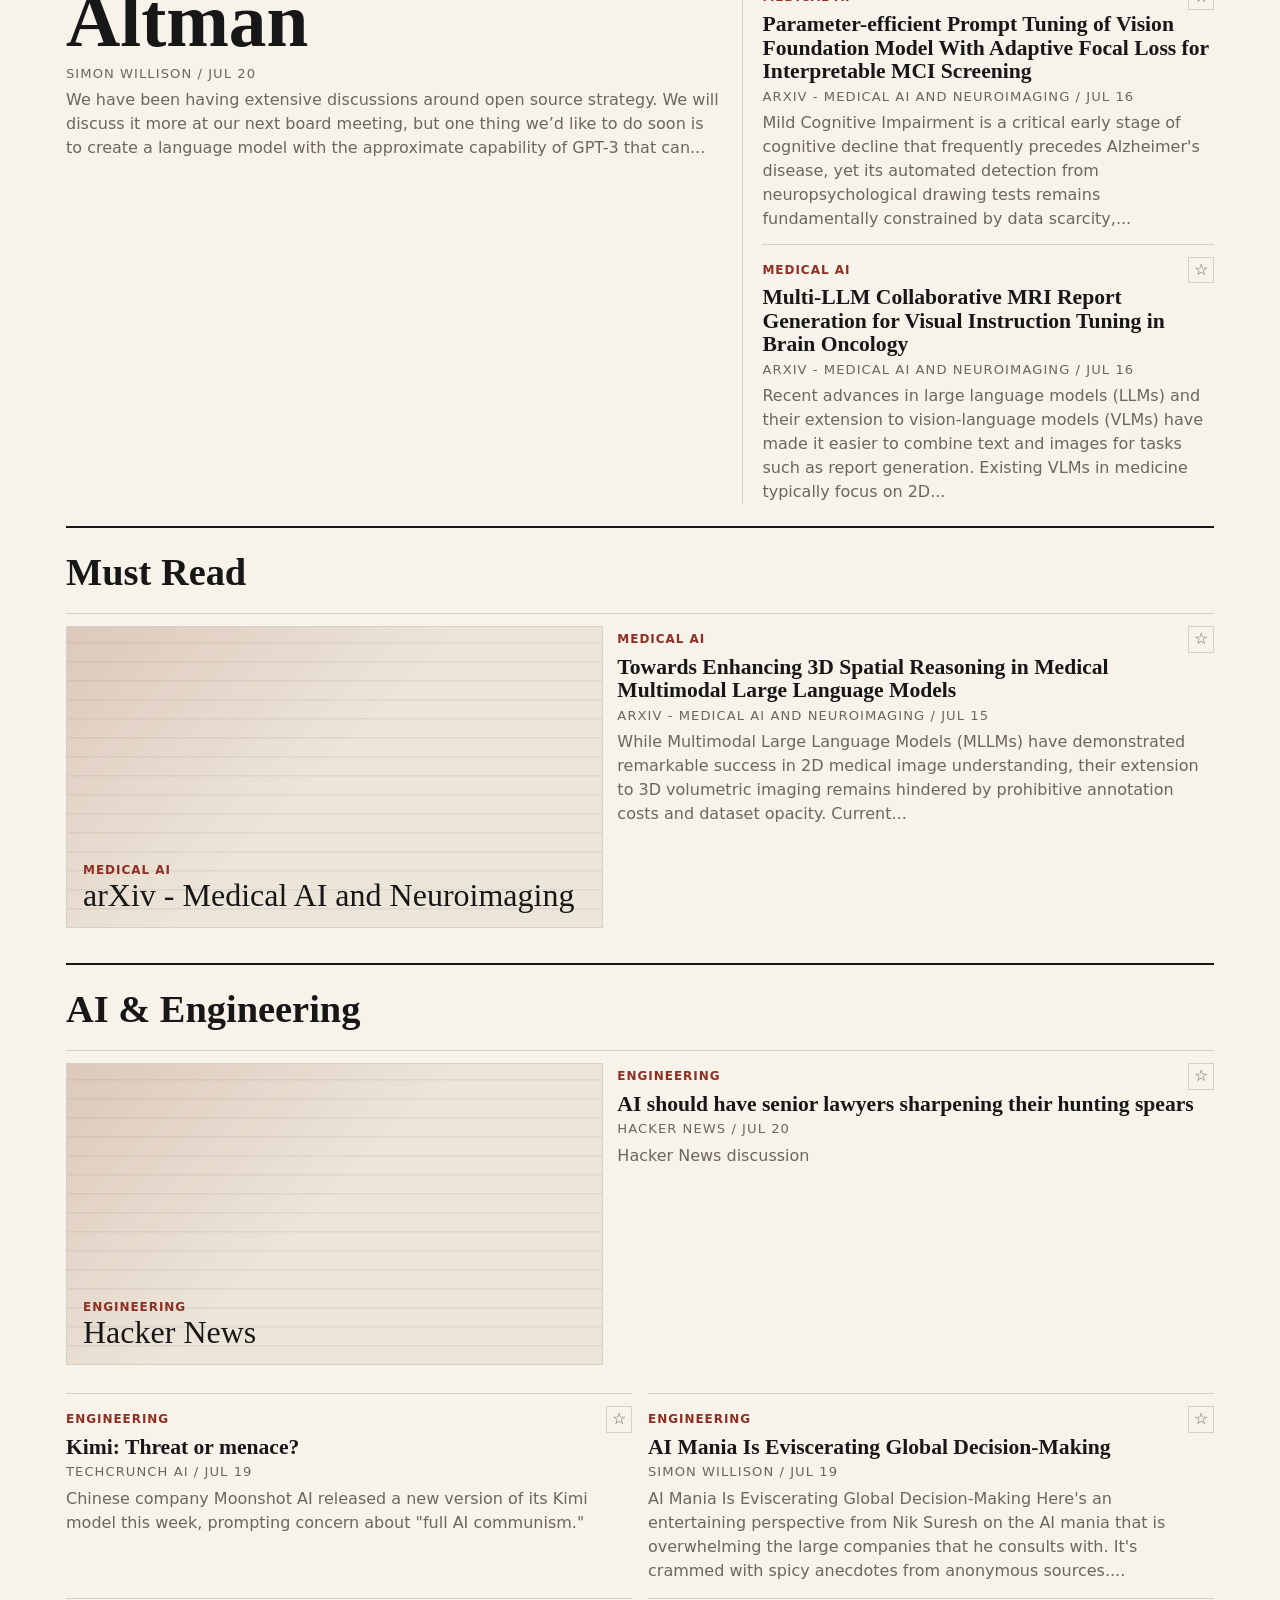
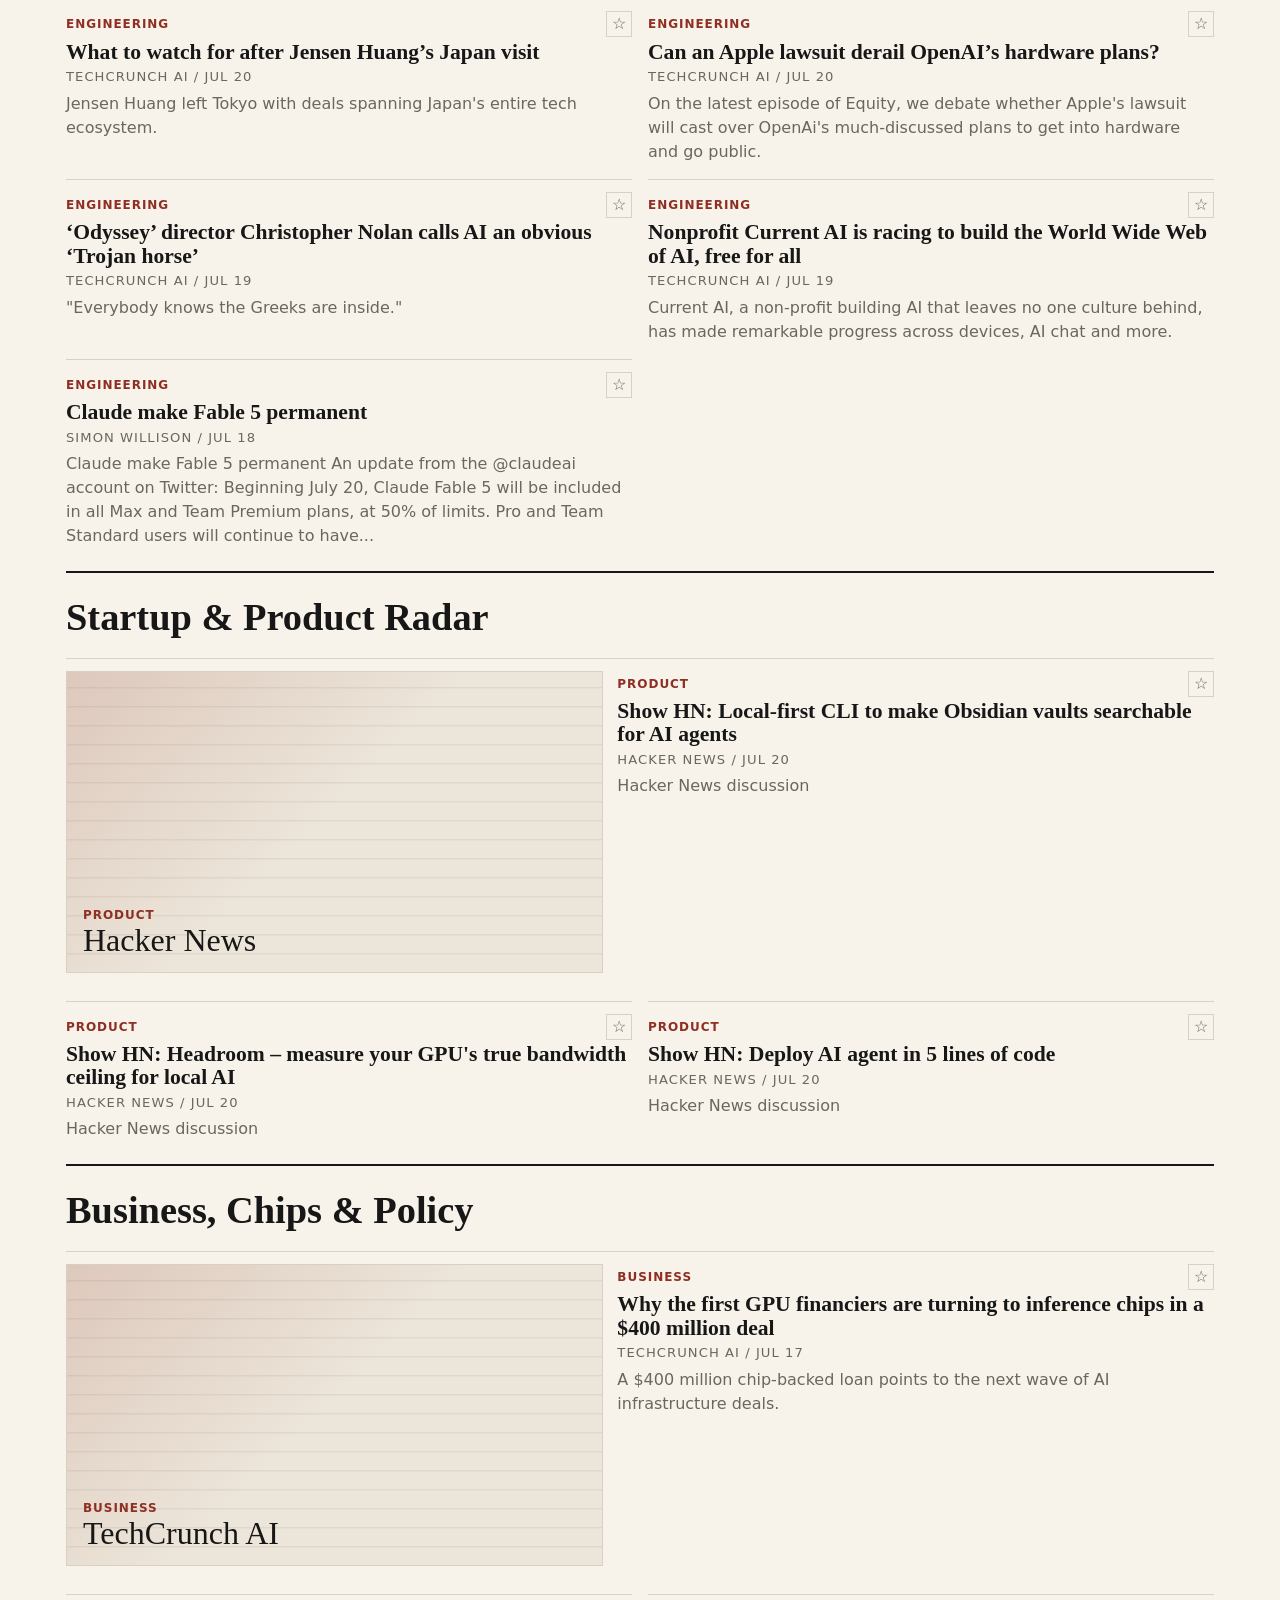
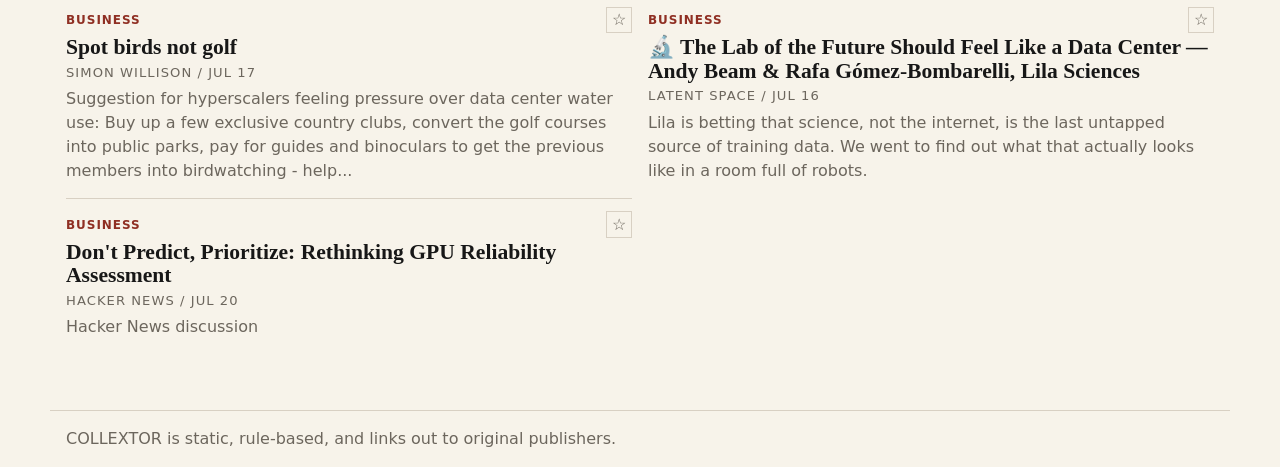
==== commit f1f001c3: "replace weekly archive with saved and media" ====
--- a/index.html
+++ b/index.html
@@ -16,8 +16,8 @@
     <p>A personal newspaper for AI, research, and the ideas shaping tomorrow.</p>
     <nav aria-label="Primary">
       <a aria-current="page" href="index.html">Daily</a>
-      <a href="weekly.html">Weekly</a>
-      <a href="archive.html">Archive</a>
+      <a href="media.html">Media</a>
+      <a href="saved.html">Saved</a>
       <a href="sources.html">Sources</a>
     </nav>
     <div class="update-line" id="update-line">Loading latest edition...</div>
@@ -33,8 +33,11 @@
       <div class="stock-strip" id="stock-strip"></div>
       <div class="market-brief" id="market-brief"></div>
     </section>
-    <section class="front-grid" id="front-page" aria-label="Top stories">
-      <div class="loading">Setting the front page...</div>
+    <section data-section="featured" class="section-block">
+      <h2>Featured</h2>
+      <div class="front-grid" id="front-page" aria-label="Top stories">
+        <div class="loading">Setting the front page...</div>
+      </div>
     </section>
     <section data-section="must-read" class="section-block">
       <h2>Must Read</h2>
@@ -62,10 +65,6 @@
       <h2>Business, Chips &amp; Policy</h2>
       <div class="story-list compact" id="business-policy"></div>
     </section>
-    <section data-section="weekend" class="section-block">
-      <h2>Weekend Reading</h2>
-      <div class="story-list" id="weekend"></div>
-    </section>
   </main>
   <footer>
     <span>COLLEXTOR is static, rule-based, and links out to original publishers.</span>
--- a/assets/styles.css
+++ b/assets/styles.css
@@ -102,10 +102,10 @@
   display: grid;
   grid-template-columns: minmax(0, 1.35fr) minmax(280px, .9fr);
   gap: 1.2rem;
-  padding: 1.2rem 0;
+  padding: .2rem 0 0;
 }
 .lead-story { border-right: 1px solid var(--rule); padding-right: 1.2rem; }
-.lead-story h1, .weekly-head h1 {
+.lead-story h1, .page-head h1 {
   font-family: var(--serif);
   font-size: clamp(2.2rem, 6vw, 4.7rem);
   line-height: .98;
@@ -172,6 +172,32 @@
 }
 .featured-story .media-link { min-width: 0; }
 .story-body { min-width: 0; }
+.story-kicker {
+  display: flex;
+  justify-content: space-between;
+  align-items: center;
+  gap: .75rem;
+  min-height: 1.65rem;
+}
+.star-button {
+  appearance: none;
+  border: 1px solid var(--rule);
+  background: transparent;
+  color: var(--muted);
+  width: 1.65rem;
+  height: 1.65rem;
+  display: inline-grid;
+  place-items: center;
+  padding: 0;
+  line-height: 1;
+  font-size: 1rem;
+  cursor: pointer;
+}
+.star-button:hover,
+.star-button.is-saved {
+  color: var(--accent);
+  border-color: var(--accent);
+}
 .featured-story h3 { font-size: clamp(1.55rem, 3vw, 2.2rem); }
 .story a, .lead-story a, .research-card a, .archive-card a { text-decoration: none; }
 .story h3, .research-card h3, .archive-card h2 {
@@ -308,15 +334,35 @@
   text-transform: uppercase;
   letter-spacing: .08em;
 }
-.weekly-head { border-bottom: 2px solid var(--ink); padding: 1rem 0; }
+.page-head { border-bottom: 2px solid var(--ink); padding: 1rem 0; }
 .archive-explainer { max-width: 680px; color: var(--muted); }
-.weekly-content { display: grid; gap: 1.2rem; }
-.weekly-section { border-top: 1px solid var(--rule); padding-top: .8rem; }
 .archive-list { display: grid; gap: .8rem; }
 .archive-card {
   border-top: 1px solid var(--rule);
   padding-top: .8rem;
 }
+.media-grid {
+  display: grid;
+  grid-template-columns: repeat(3, minmax(0, 1fr));
+  gap: 1rem;
+  padding-top: 1rem;
+}
+.media-card {
+  border-top: 1px solid var(--rule);
+  padding-top: .8rem;
+  min-width: 0;
+}
+.media-card h2 {
+  font-family: var(--serif);
+  font-size: 1.35rem;
+  line-height: 1.08;
+  margin: .25rem 0;
+}
+.media-card p {
+  color: var(--muted);
+  margin: .35rem 0 0;
+}
+.media-card a { text-decoration: none; }
 .source-note { max-width: 760px; }
 .source-note h1 { font-family: var(--serif); font-size: clamp(2rem, 6vw, 4rem); margin-bottom: .2rem; }
 .table-wrap { overflow-x: auto; border-top: 2px solid var(--ink); }
@@ -328,7 +374,7 @@
 .status-fail { color: var(--accent); }
 
 @media (max-width: 780px) {
-  .front-grid, .split, .story-list, .story-list.compact, .featured-story { grid-template-columns: 1fr; }
+  .front-grid, .split, .story-list, .story-list.compact, .featured-story, .media-grid { grid-template-columns: 1fr; }
   .market-brief { grid-template-columns: 1fr; }
   .stock-strip { grid-template-columns: repeat(2, minmax(0, 1fr)); }
   .lead-story { border-right: 0; padding-right: 0; }
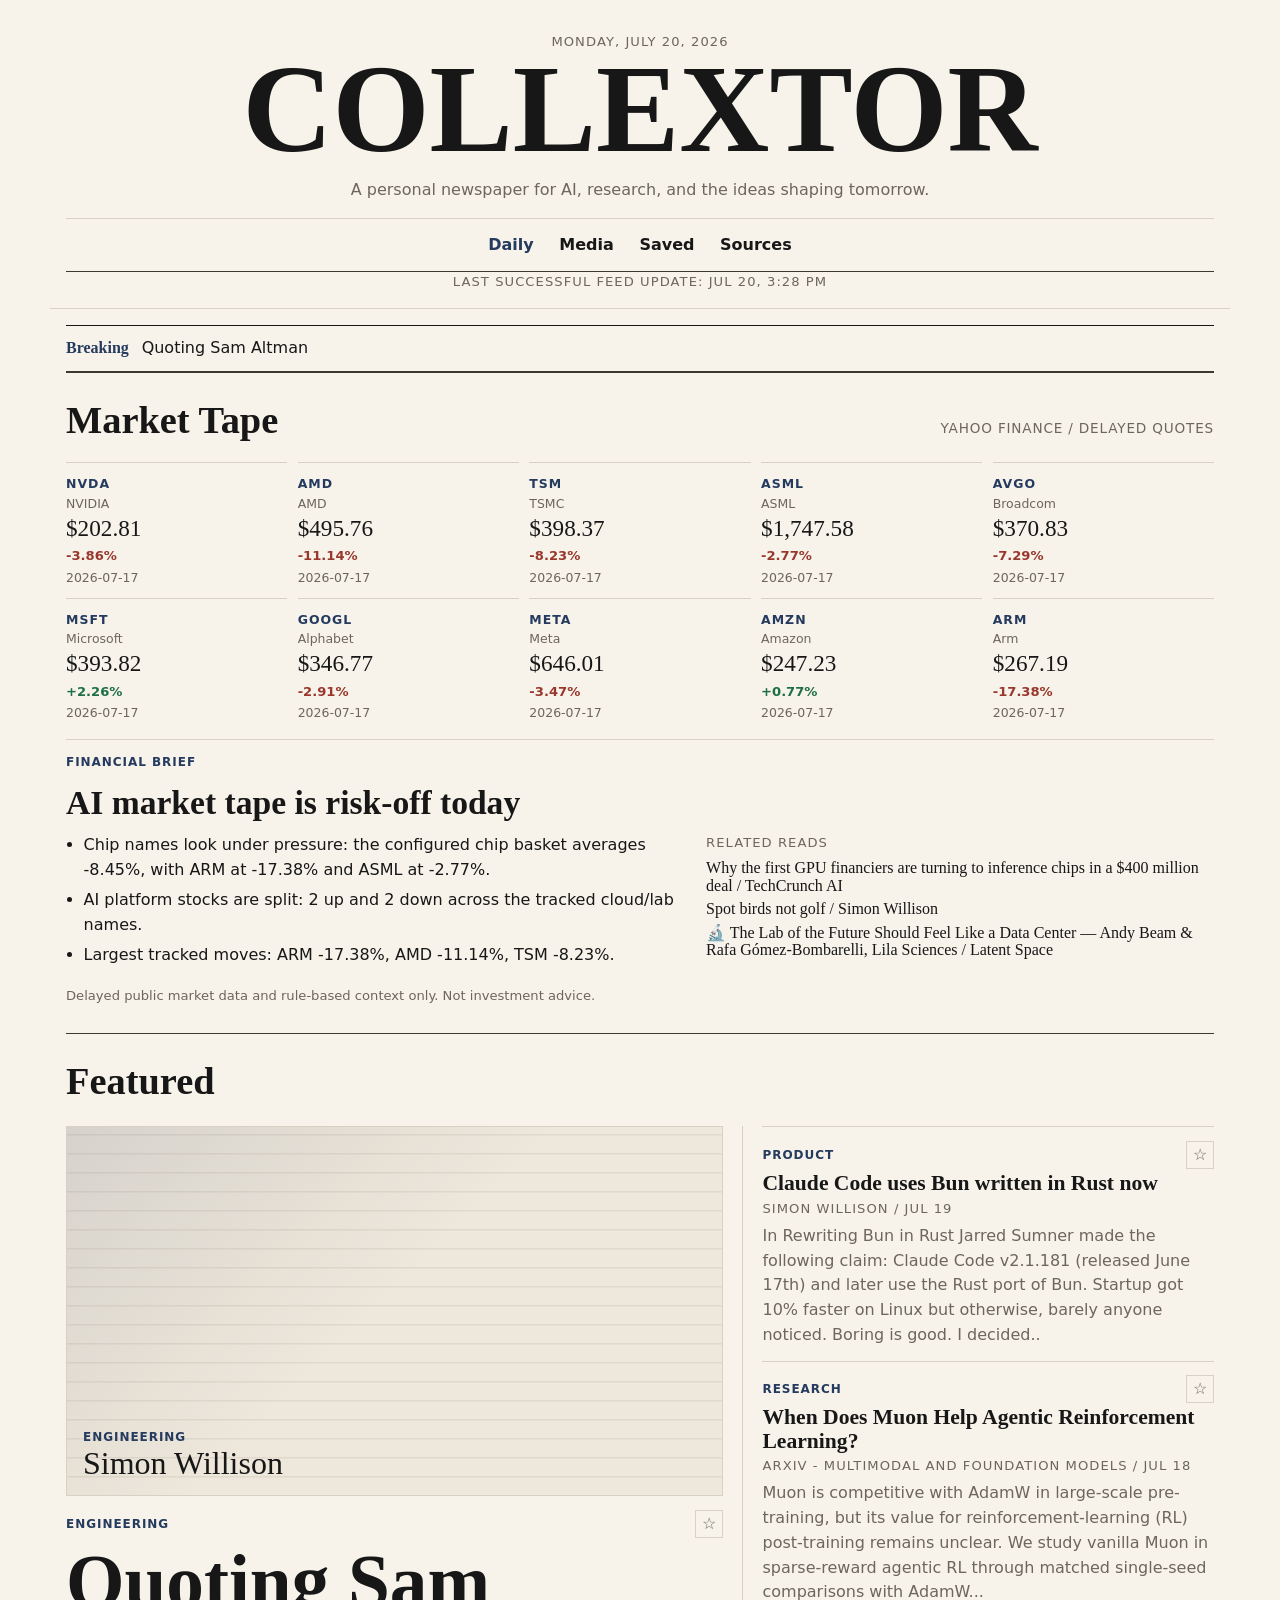
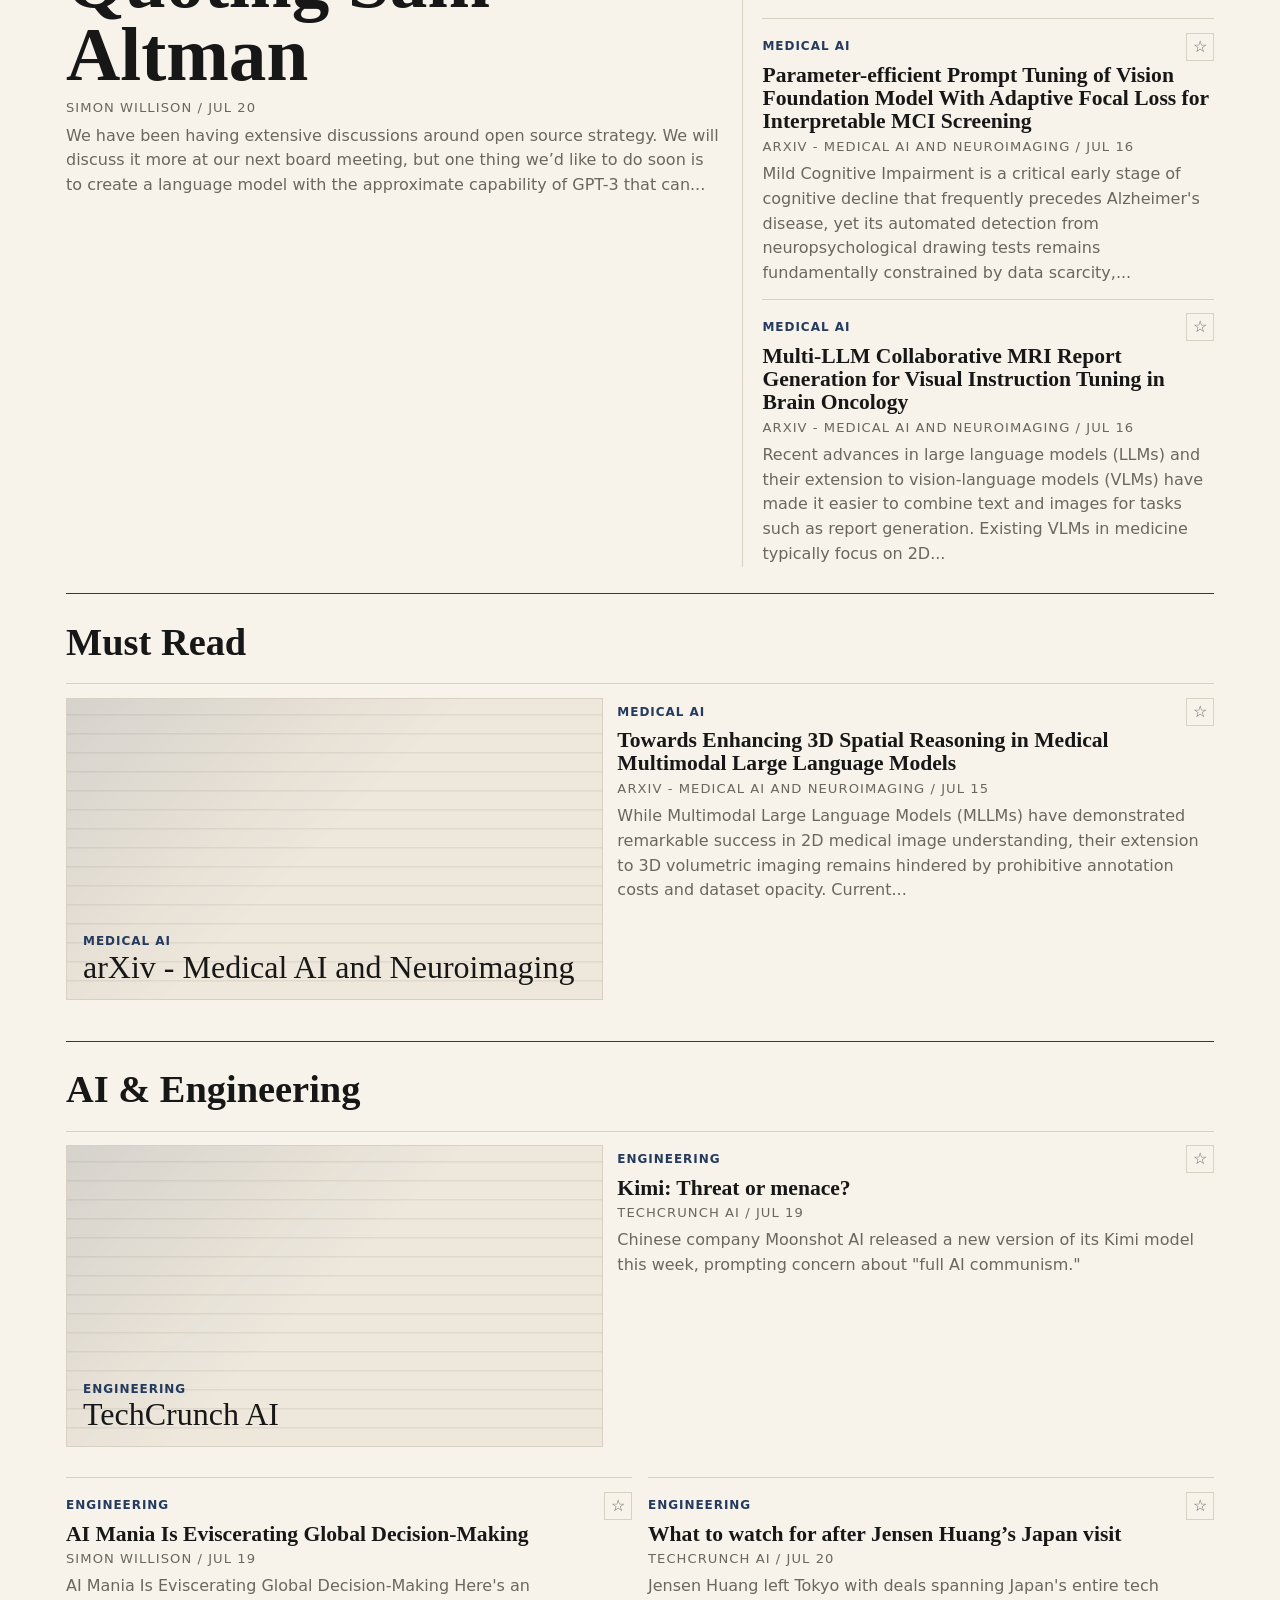
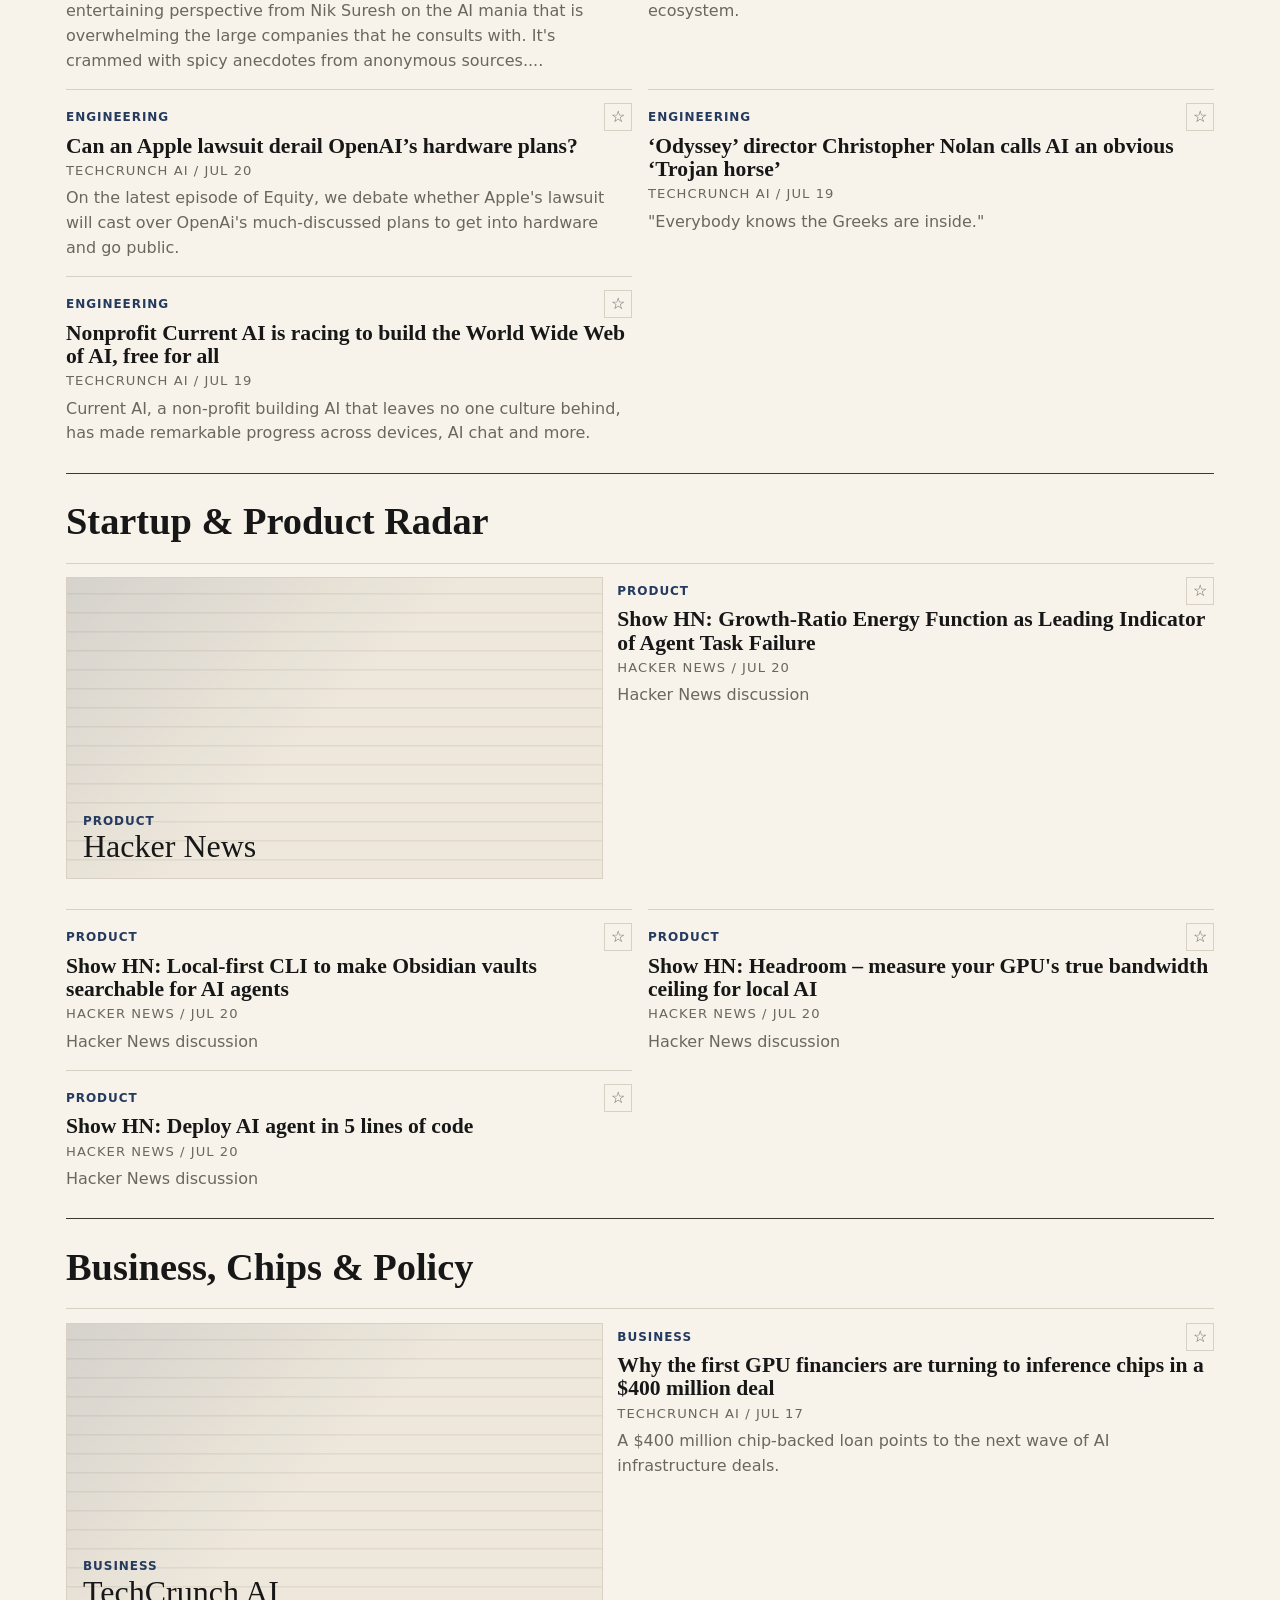
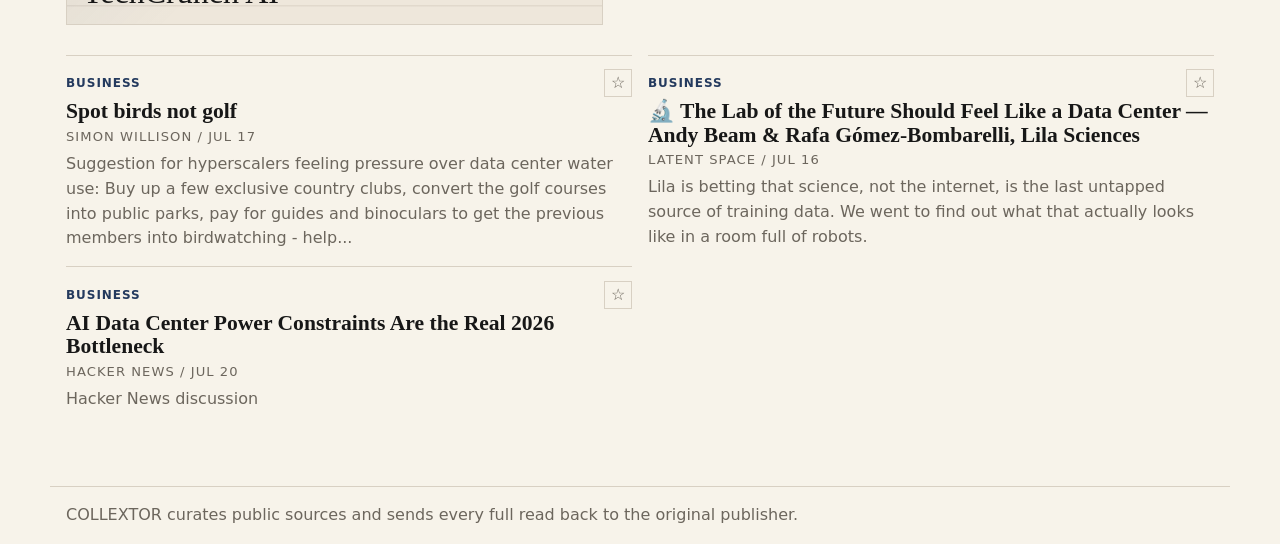
==== commit 117fc0c4: "polish media interactions and thumbnails" ====
--- a/index.html
+++ b/index.html
@@ -67,7 +67,7 @@
     </section>
   </main>
   <footer>
-    <span>COLLEXTOR is static, rule-based, and links out to original publishers.</span>
+    <span>COLLEXTOR curates public sources and sends every full read back to the original publisher.</span>
   </footer>
   <script src="assets/app.js" defer></script>
 </body>
--- a/assets/styles.css
+++ b/assets/styles.css
@@ -5,9 +5,11 @@
   --ink: #171717;
   --muted: #6c665d;
   --rule: #d8d0c3;
-  --accent: #8f2f23;
-  --soft: #ece5d9;
-  --focus: #2457a6;
+  --strong-rule: #3d3830;
+  --accent: #243a5e;
+  --danger: #9a372c;
+  --soft: #eee7db;
+  --focus: #2d625c;
   --serif: Georgia, "Times New Roman", serif;
   --sans: ui-sans-serif, system-ui, -apple-system, BlinkMacSystemFont, "Segoe UI", sans-serif;
 }
@@ -19,7 +21,9 @@
     --ink: #f2eee6;
     --muted: #aaa197;
     --rule: #39342f;
-    --accent: #d07a68;
+    --strong-rule: #d8d0c3;
+    --accent: #9ab3df;
+    --danger: #e07a6b;
     --soft: #211f1c;
     --focus: #8ab4f8;
   }
@@ -31,9 +35,9 @@
   background: var(--bg);
   color: var(--ink);
   font-family: var(--sans);
-  line-height: 1.5;
-}
-a { color: inherit; }
+  line-height: 1.55;
+}
+a { color: inherit; text-underline-offset: .16em; }
 a:focus-visible, button:focus-visible { outline: 3px solid var(--focus); outline-offset: 3px; }
 .skip-link { position: absolute; left: -999px; top: 1rem; background: var(--ink); color: var(--bg); padding: .65rem .9rem; z-index: 5; }
 .skip-link:focus { left: 1rem; }
@@ -50,7 +54,7 @@
   display: block;
   font-family: var(--serif);
   font-size: clamp(3rem, 12vw, 7.8rem);
-  line-height: .9;
+  line-height: .92;
   letter-spacing: 0;
   text-decoration: none;
   font-weight: 700;
@@ -69,10 +73,10 @@
   justify-content: center;
   gap: .25rem .8rem;
   border-top: 1px solid var(--rule);
-  border-bottom: 2px solid var(--ink);
-  padding: .55rem 0;
-}
-nav a { text-decoration: none; font-weight: 700; padding: .2rem .35rem; }
+  border-bottom: 1px solid var(--strong-rule);
+  padding: .62rem 0;
+}
+nav a { text-decoration: none; font-weight: 700; padding: .22rem .4rem; }
 nav a[aria-current="page"] { color: var(--accent); }
 
 main, footer {
@@ -88,8 +92,8 @@
 }
 .breaking {
   border-top: 1px solid var(--ink);
-  border-bottom: 1px solid var(--ink);
-  padding: .55rem 0;
+  border-bottom: 1px solid var(--strong-rule);
+  padding: .62rem 0;
   display: flex;
   gap: .8rem;
   align-items: baseline;
@@ -126,7 +130,7 @@
   aspect-ratio: 16 / 9;
   background: var(--soft);
   border: 1px solid var(--rule);
-  margin-bottom: .8rem;
+  margin-bottom: .9rem;
   display: grid;
   place-items: center;
   overflow: hidden;
@@ -138,7 +142,7 @@
   justify-items: start;
   padding: 1rem;
   background:
-    linear-gradient(135deg, color-mix(in srgb, var(--accent) 16%, transparent), transparent 48%),
+    linear-gradient(135deg, color-mix(in srgb, var(--accent) 12%, transparent), transparent 48%),
     repeating-linear-gradient(0deg, transparent 0 17px, color-mix(in srgb, var(--rule) 62%, transparent) 18px 19px),
     var(--soft);
 }
@@ -161,7 +165,43 @@
 .secondary-list { display: grid; gap: .8rem; }
 .story {
   border-top: 1px solid var(--rule);
-  padding-top: .75rem;
+  padding-top: .85rem;
+}
+.story,
+.lead-story,
+.research-card,
+.archive-card,
+.media-card,
+.stock-tile {
+  transition: background-color .16s ease, border-color .16s ease, box-shadow .16s ease, color .16s ease;
+}
+.story:hover,
+.story:focus-within,
+.lead-story:hover,
+.lead-story:focus-within,
+.research-card:hover,
+.research-card:focus-within,
+.archive-card:hover,
+.archive-card:focus-within,
+.media-card:hover,
+.media-card:focus-within,
+.stock-tile:hover,
+.stock-tile:focus-within {
+  background: color-mix(in srgb, var(--accent) 5%, transparent);
+  border-color: var(--accent);
+  box-shadow: 0 0 0 .45rem color-mix(in srgb, var(--accent) 5%, transparent);
+}
+.story:hover h3 a,
+.story:focus-within h3 a,
+.lead-story:hover h1 a,
+.lead-story:focus-within h1 a,
+.research-card:hover h3 a,
+.research-card:focus-within h3 a,
+.archive-card:hover h2 a,
+.archive-card:focus-within h2 a,
+.media-card:hover h2 a,
+.media-card:focus-within h2 a {
+  color: var(--accent);
 }
 .featured-story {
   display: grid;
@@ -184,8 +224,8 @@
   border: 1px solid var(--rule);
   background: transparent;
   color: var(--muted);
-  width: 1.65rem;
-  height: 1.65rem;
+  width: 1.75rem;
+  height: 1.75rem;
   display: inline-grid;
   place-items: center;
   padding: 0;
@@ -207,8 +247,8 @@
   font-size: 1.35rem;
 }
 .section-block {
-  border-top: 2px solid var(--ink);
-  padding: 1rem 0 1.4rem;
+  border-top: 1px solid var(--strong-rule);
+  padding: 1.15rem 0 1.65rem;
 }
 .section-block[hidden] { display: none; }
 .section-block h2 {
@@ -277,7 +317,7 @@
   font-weight: 800;
 }
 .stock-change.up { color: #1f6f46; }
-.stock-change.down { color: var(--accent); }
+.stock-change.down { color: var(--danger); }
 .market-brief {
   display: grid;
   grid-template-columns: minmax(0, 1.1fr) minmax(260px, .9fr);
@@ -334,7 +374,7 @@
   text-transform: uppercase;
   letter-spacing: .08em;
 }
-.page-head { border-bottom: 2px solid var(--ink); padding: 1rem 0; }
+.page-head { border-bottom: 1px solid var(--strong-rule); padding: 1.1rem 0; }
 .archive-explainer { max-width: 680px; color: var(--muted); }
 .archive-list { display: grid; gap: .8rem; }
 .archive-card {
@@ -347,10 +387,132 @@
   gap: 1rem;
   padding-top: 1rem;
 }
+.media-player {
+  display: grid;
+  grid-template-columns: minmax(0, 1.25fr) minmax(280px, .75fr);
+  gap: 1.2rem;
+  align-items: start;
+  border-top: 1px solid var(--strong-rule);
+  padding: 1rem 0 1.25rem;
+}
+.media-player[hidden] { display: none; }
+.player-frame {
+  width: 100%;
+  aspect-ratio: 16 / 9;
+  background: var(--soft);
+  border: 1px solid var(--rule);
+  overflow: hidden;
+}
+.player-frame iframe,
+.player-frame .media-link,
+.player-frame .player-poster,
+.player-frame .image-frame,
+.player-frame .placeholder {
+  width: 100%;
+  height: 100%;
+  margin: 0;
+}
+.player-frame iframe {
+  display: block;
+  border: 0;
+}
+.player-poster {
+  appearance: none;
+  position: relative;
+  display: block;
+  border: 0;
+  background: transparent;
+  padding: 0;
+  color: inherit;
+  cursor: pointer;
+}
+.play-mark {
+  position: absolute;
+  left: 1rem;
+  bottom: 1rem;
+  background: color-mix(in srgb, var(--paper) 88%, transparent);
+  border: 1px solid var(--rule);
+  color: var(--accent);
+  padding: .42rem .6rem;
+  font-size: .82rem;
+  font-weight: 800;
+  letter-spacing: .06em;
+  text-transform: uppercase;
+}
+.player-copy h2 {
+  font-family: var(--serif);
+  font-size: clamp(1.7rem, 4vw, 2.7rem);
+  line-height: 1.02;
+  margin: .3rem 0;
+}
+.player-copy p {
+  color: var(--muted);
+  margin: .45rem 0 0;
+}
+.player-copy a { text-decoration: none; }
+.media-controls {
+  display: flex;
+  justify-content: space-between;
+  gap: .75rem;
+  align-items: center;
+  border-top: 1px solid var(--rule);
+  padding: .75rem 0;
+}
+.media-controls[hidden] { display: none; }
+.filter-tabs {
+  display: flex;
+  flex-wrap: wrap;
+  gap: .35rem;
+}
+.filter-button,
+.shuffle-button {
+  appearance: none;
+  border: 1px solid var(--rule);
+  background: transparent;
+  color: var(--ink);
+  padding: .38rem .58rem;
+  font: inherit;
+  font-size: .82rem;
+  font-weight: 800;
+  letter-spacing: .04em;
+  text-transform: uppercase;
+  cursor: pointer;
+}
+.filter-button:hover,
+.filter-button.is-active,
+.shuffle-button:hover {
+  border-color: var(--accent);
+  color: var(--accent);
+}
 .media-card {
   border-top: 1px solid var(--rule);
-  padding-top: .8rem;
+  padding-top: .9rem;
   min-width: 0;
+}
+.media-card.is-active {
+  border-top-color: var(--accent);
+}
+.media-pick {
+  appearance: none;
+  display: block;
+  width: 100%;
+  border: 0;
+  background: transparent;
+  padding: 0;
+  margin: 0;
+  color: inherit;
+  text-align: left;
+  cursor: pointer;
+}
+.media-pick .image-frame,
+.media-pick .placeholder {
+  transition: filter .18s ease, opacity .18s ease;
+}
+.media-pick:hover .image-frame,
+.media-pick:hover .placeholder,
+.media-pick.is-active .image-frame,
+.media-pick.is-active .placeholder {
+  filter: saturate(1.05) contrast(1.04);
 }
 .media-card h2 {
   font-family: var(--serif);
@@ -365,17 +527,18 @@
 .media-card a { text-decoration: none; }
 .source-note { max-width: 760px; }
 .source-note h1 { font-family: var(--serif); font-size: clamp(2rem, 6vw, 4rem); margin-bottom: .2rem; }
-.table-wrap { overflow-x: auto; border-top: 2px solid var(--ink); }
+.table-wrap { overflow-x: auto; border-top: 1px solid var(--strong-rule); }
 table { width: 100%; border-collapse: collapse; min-width: 760px; }
 caption { text-align: left; padding: .8rem 0; font-weight: 700; }
 th, td { text-align: left; border-top: 1px solid var(--rule); padding: .7rem .55rem; vertical-align: top; }
 th { font-size: .78rem; text-transform: uppercase; letter-spacing: .06em; color: var(--muted); }
 .status-ok { color: #1f6f46; }
-.status-fail { color: var(--accent); }
+.status-fail { color: var(--danger); }
 
 @media (max-width: 780px) {
-  .front-grid, .split, .story-list, .story-list.compact, .featured-story, .media-grid { grid-template-columns: 1fr; }
+  .front-grid, .split, .story-list, .story-list.compact, .featured-story, .media-grid, .media-player { grid-template-columns: 1fr; }
   .market-brief { grid-template-columns: 1fr; }
+  .media-controls { align-items: stretch; flex-direction: column; }
   .stock-strip { grid-template-columns: repeat(2, minmax(0, 1fr)); }
   .lead-story { border-right: 0; padding-right: 0; }
   .brand { font-size: clamp(2.8rem, 17vw, 5rem); }
